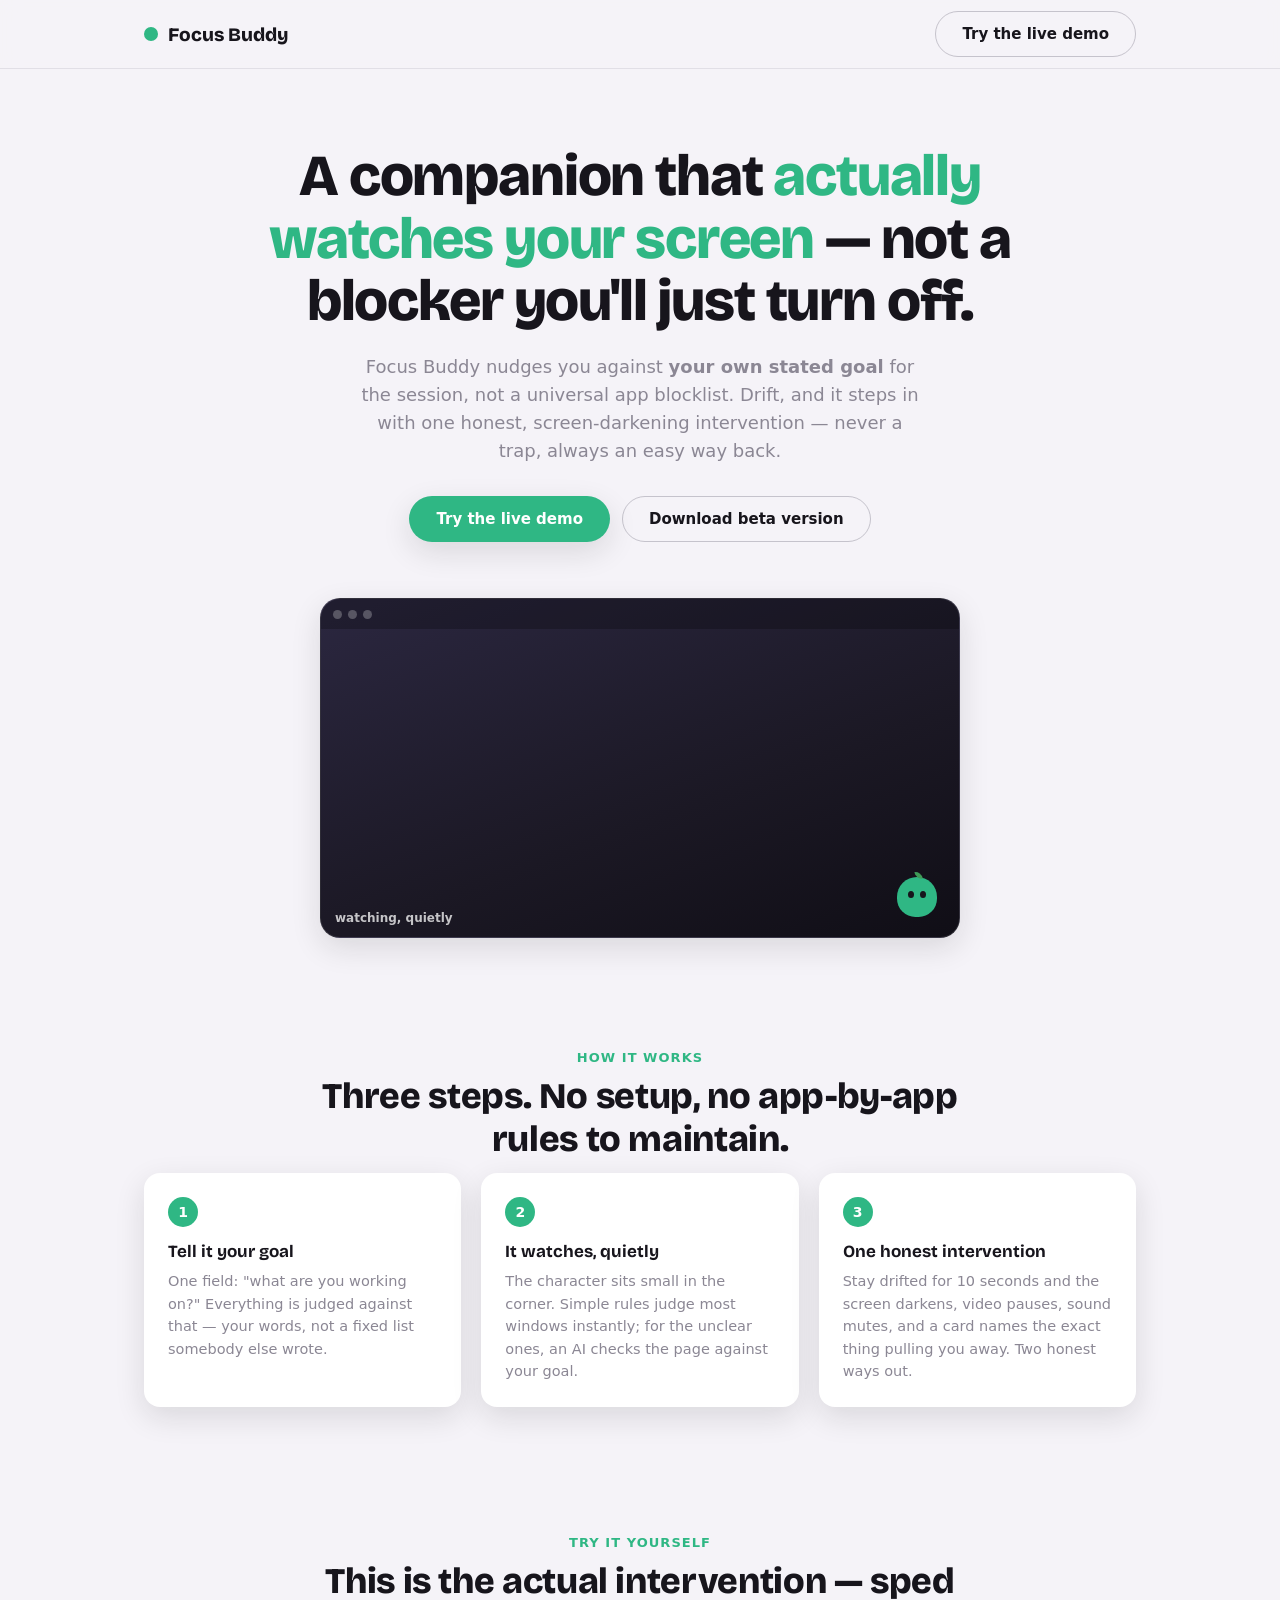
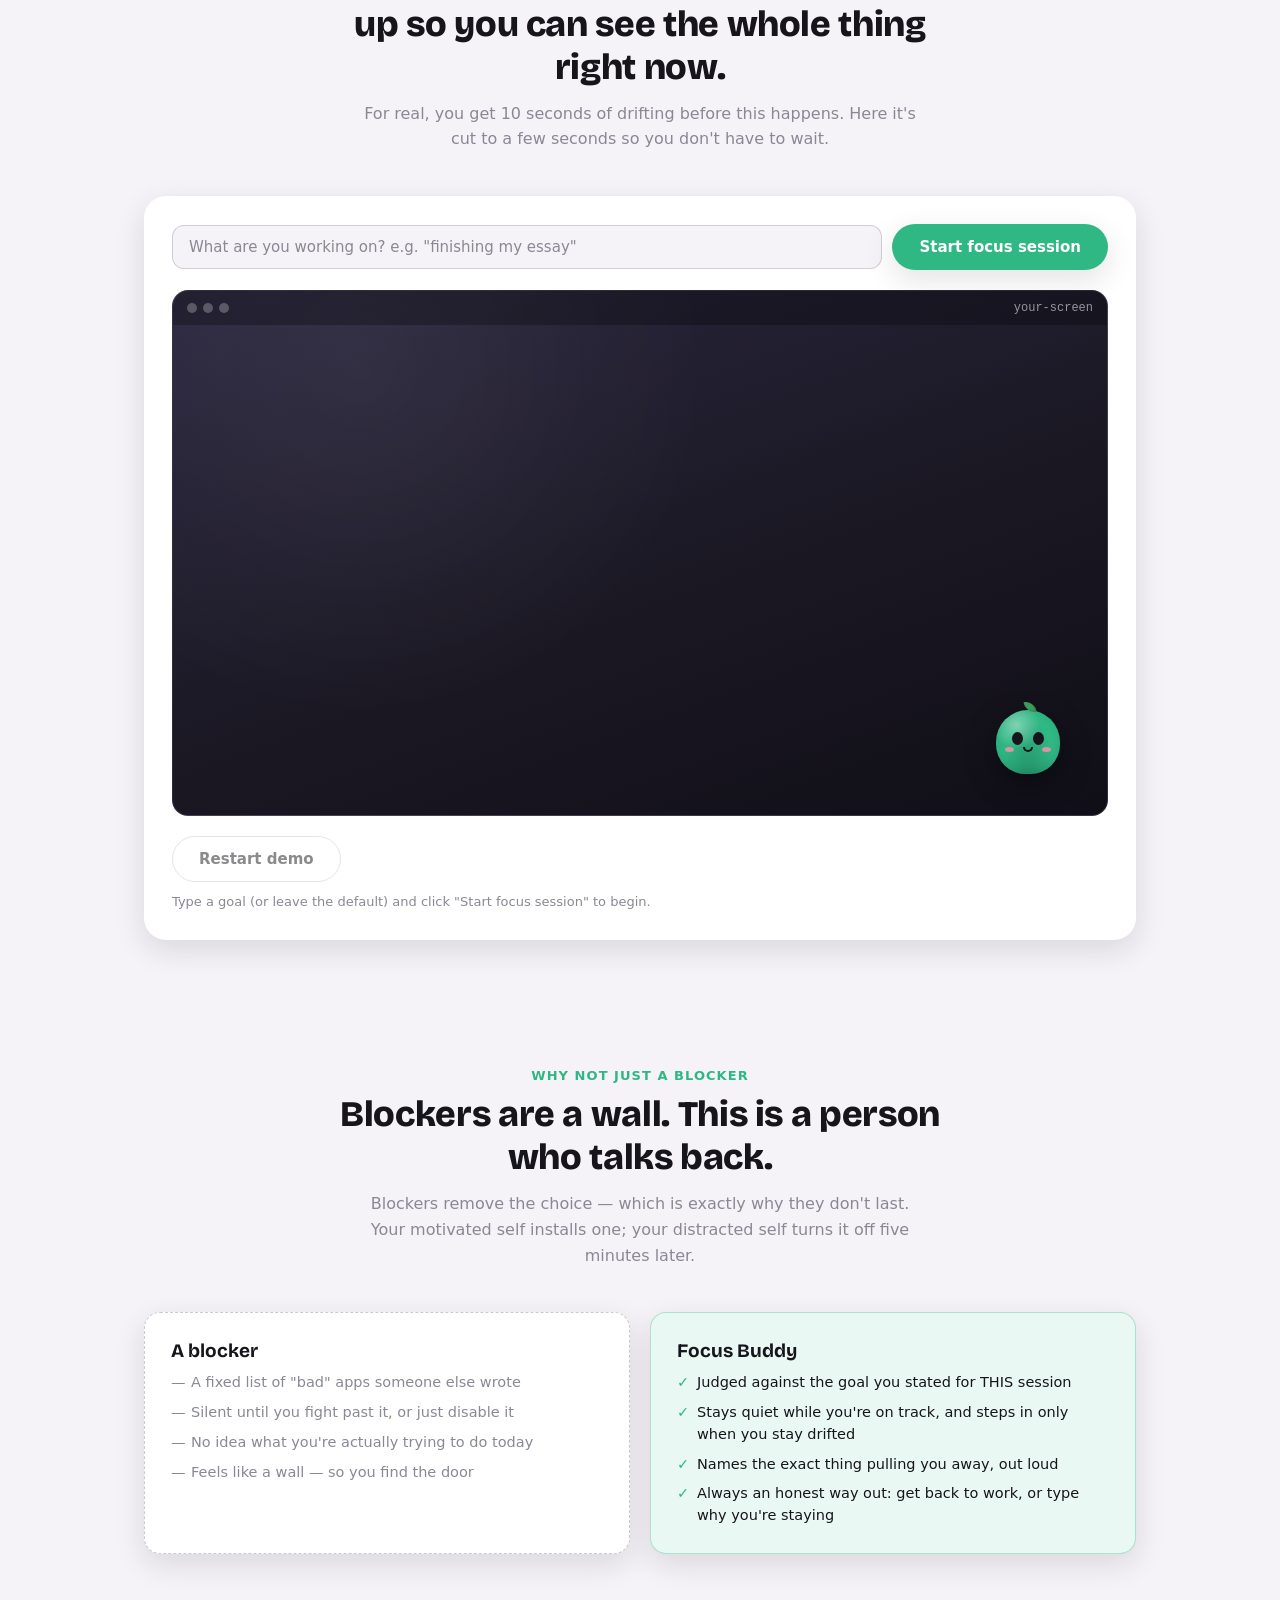
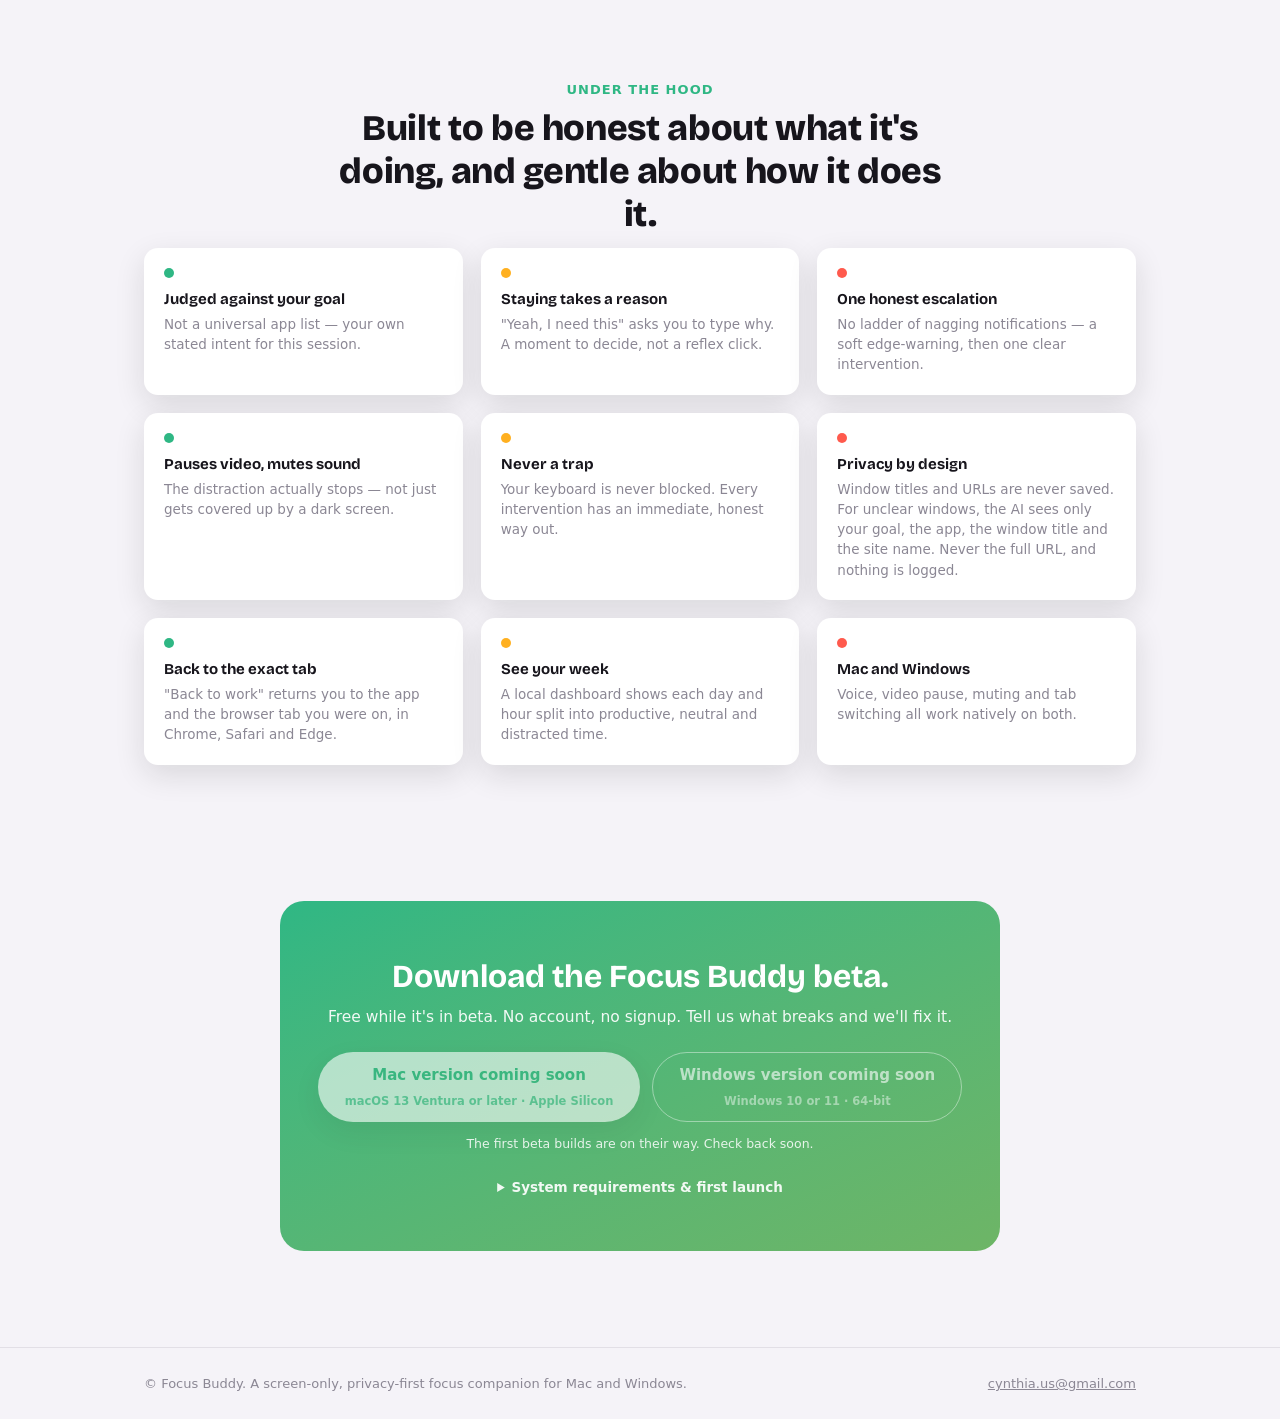
==== index.html @ dab3510b "Replace "Get early access" with an OS-aware beta download The hero button and the final CTA now offe" ====
<!DOCTYPE html>
<html lang="en">
<head>
<meta charset="UTF-8" />
<meta name="viewport" content="width=device-width, initial-scale=1" />
<title>Focus Buddy — the companion that watches your screen and talks you back to work</title>
<meta name="description" content="Focus Buddy is a Mac and Windows desktop companion that watches your active window against your own stated goal — no universal blocklist — and steps in with one honest, screen-darkening intervention when you drift. Try the live demo." />
<link rel="preconnect" href="https://fonts.googleapis.com">
<link rel="preconnect" href="https://fonts.gstatic.com" crossorigin>
<link href="https://fonts.googleapis.com/css2?family=Bricolage+Grotesque:wght@600;700;800&display=swap" rel="stylesheet">
<link rel="stylesheet" href="styles.css" />
<link rel="icon" href="data:image/svg+xml,%3Csvg xmlns='http://www.w3.org/2000/svg' viewBox='0 0 100 100'%3E%3Cellipse cx='50' cy='52' rx='46' ry='44' fill='%232FB784'/%3E%3Ccircle cx='34' cy='46' r='8' fill='%2317151C'/%3E%3Ccircle cx='66' cy='46' r='8' fill='%2317151C'/%3E%3C/svg%3E" />
</head>
<body>

<header>
  <div class="wrap">
    <div class="brand"><span class="brand-dot"></span> Focus Buddy</div>
    <a class="btn btn-ghost" href="#demo">Try the live demo</a>
  </div>
</header>

<main>

  <!-- ================= HERO ================= -->
  <section class="hero">
    <div class="wrap">
      <h1>A companion that <span class="accent">actually watches your screen</span> — not a blocker you'll just turn off.</h1>
      <p class="lede">
        Focus Buddy nudges you against <strong>your own stated goal</strong> for the session,
        not a universal app blocklist. Drift, and it steps in with one honest,
        screen-darkening intervention — never a trap, always an easy way back.
      </p>
      <div class="hero-ctas">
        <a class="btn btn-primary" href="#demo">Try the live demo</a>
        <a class="btn btn-ghost" href="#download">Download beta version</a>
      </div>

      <div class="preview-frame" id="previewFrame" data-stage="calm" aria-hidden="true">
        <div class="fake-chrome"><span></span><span></span><span></span></div>
        <div class="preview-stage">
          <div class="preview-wash"></div>
          <div class="preview-wash dark"></div>
          <div class="preview-card" id="previewCard">You said you were working on your essay.<br>This looks like YouTube.</div>
          <div class="preview-creature"></div>
          <div class="preview-caption" id="previewCaption">watching, quietly</div>
        </div>
      </div>
    </div>
  </section>

  <!-- ================= HOW IT WORKS ================= -->
  <section id="how">
    <div class="wrap">
      <div class="section-kicker">How it works</div>
      <h2 class="section-title">Three steps. No setup, no app-by-app rules to maintain.</h2>
      <div class="steps">
        <div class="step">
          <div class="step-num">1</div>
          <h3>Tell it your goal</h3>
          <p>One field: "what are you working on?" Everything is judged against that — your words, not a fixed list somebody else wrote.</p>
        </div>
        <div class="step">
          <div class="step-num">2</div>
          <h3>It watches, quietly</h3>
          <p>The character sits small in the corner. Simple rules judge most windows instantly; for the unclear ones, an AI checks the page against your goal.</p>
        </div>
        <div class="step">
          <div class="step-num">3</div>
          <h3>One honest intervention</h3>
          <p>Stay drifted for 10 seconds and the screen darkens, video pauses, sound mutes, and a card names the exact thing pulling you away. Two honest ways out.</p>
        </div>
      </div>
    </div>
  </section>

  <!-- ================= INTERACTIVE DEMO ================= -->
  <section id="demo">
    <div class="wrap">
      <div class="section-kicker">Try it yourself</div>
      <h2 class="section-title">This is the actual intervention — sped up so you can see the whole thing right now.</h2>
      <p class="section-lede">For real, you get 10 seconds of drifting before this happens. Here it's cut to a few seconds so you don't have to wait.</p>

      <div class="demo-shell">
        <div class="demo-goal-row">
          <input id="goalInput" type="text" maxlength="60" placeholder="What are you working on? e.g. &quot;finishing my essay&quot;" />
          <button class="btn btn-primary" id="startDemoBtn">Start focus session</button>
        </div>

        <div class="demo-screen" id="demoScreen" data-stage="idle">
          <div class="demo-fake-chrome">
            <div class="dots"><span></span><span></span><span></span></div>
            <div class="url" id="demoUrl">your-screen</div>
          </div>
          <div class="demo-status" id="demoStatus"></div>
          <div class="demo-wash-warning"></div>
          <div class="demo-wash"></div>
          <div class="demo-buddy">
            <div class="demo-bubble" id="demoBubble"></div>
            <div class="demo-card" id="demoCard">
              <p class="demo-card-line" id="demoCardLine"></p>
              <div class="demo-card-actions" id="demoCardActions">
                <button class="btn btn-card-primary" id="demoBackBtn">Back to work</button>
                <button class="btn btn-card-secondary" id="demoGraceBtn">Yeah, I need this</button>
              </div>
              <div class="demo-card-reason" id="demoCardReason" hidden>
                <p class="demo-card-reason-hint">Why are you staying?</p>
                <input type="text" id="demoReasonInput" maxlength="140" placeholder="Type a real reason..." />
                <div class="demo-card-actions">
                  <button class="btn btn-card-primary" id="demoReasonConfirmBtn" disabled>Confirm</button>
                  <button class="btn btn-card-secondary" id="demoReasonCancelBtn">Never mind</button>
                </div>
              </div>
            </div>
            <div class="demo-creature">
              <div class="eye left"></div>
              <div class="eye right"></div>
              <div class="cheek left"></div>
              <div class="cheek right"></div>
              <div class="mouth"></div>
            </div>
          </div>
        </div>

        <div class="demo-controls">
          <button class="btn btn-ghost" id="restartDemoBtn" disabled>Restart demo</button>
        </div>
        <p class="demo-hint" id="demoHint">Type a goal (or leave the default) and click "Start focus session" to begin.</p>
      </div>
    </div>
  </section>

  <!-- ================= POSITIONING ================= -->
  <section id="why">
    <div class="wrap">
      <div class="section-kicker">Why not just a blocker</div>
      <h2 class="section-title">Blockers are a wall. This is a person who talks back.</h2>
      <p class="section-lede">Blockers remove the choice — which is exactly why they don't last. Your motivated self installs one; your distracted self turns it off five minutes later.</p>
      <div class="compare">
        <div class="compare-card wall">
          <h3>A blocker</h3>
          <ul>
            <li>A fixed list of "bad" apps someone else wrote</li>
            <li>Silent until you fight past it, or just disable it</li>
            <li>No idea what you're actually trying to do today</li>
            <li>Feels like a wall — so you find the door</li>
          </ul>
        </div>
        <div class="compare-card person">
          <h3>Focus Buddy</h3>
          <ul>
            <li>Judged against the goal you stated for THIS session</li>
            <li>Stays quiet while you're on track, and steps in only when you stay drifted</li>
            <li>Names the exact thing pulling you away, out loud</li>
            <li>Always an honest way out: get back to work, or type why you're staying</li>
          </ul>
        </div>
      </div>
    </div>
  </section>

  <!-- ================= FEATURES ================= -->
  <section id="features">
    <div class="wrap">
      <div class="section-kicker">Under the hood</div>
      <h2 class="section-title">Built to be honest about what it's doing, and gentle about how it does it.</h2>
      <div class="features">
        <div class="feature"><div class="dot" style="background:var(--calm)"></div><h4>Judged against your goal</h4><p>Not a universal app list — your own stated intent for this session.</p></div>
        <div class="feature"><div class="dot" style="background:var(--amber)"></div><h4>Staying takes a reason</h4><p>"Yeah, I need this" asks you to type why. A moment to decide, not a reflex click.</p></div>
        <div class="feature"><div class="dot" style="background:var(--ember)"></div><h4>One honest escalation</h4><p>No ladder of nagging notifications — a soft edge-warning, then one clear intervention.</p></div>
        <div class="feature"><div class="dot" style="background:var(--calm)"></div><h4>Pauses video, mutes sound</h4><p>The distraction actually stops — not just gets covered up by a dark screen.</p></div>
        <div class="feature"><div class="dot" style="background:var(--amber)"></div><h4>Never a trap</h4><p>Your keyboard is never blocked. Every intervention has an immediate, honest way out.</p></div>
        <div class="feature"><div class="dot" style="background:var(--ember)"></div><h4>Privacy by design</h4><p>Window titles and URLs are never saved. For unclear windows, the AI sees only your goal, the app, the window title and the site name. Never the full URL, and nothing is logged.</p></div>
        <div class="feature"><div class="dot" style="background:var(--calm)"></div><h4>Back to the exact tab</h4><p>"Back to work" returns you to the app and the browser tab you were on, in Chrome, Safari and Edge.</p></div>
        <div class="feature"><div class="dot" style="background:var(--amber)"></div><h4>See your week</h4><p>A local dashboard shows each day and hour split into productive, neutral and distracted time.</p></div>
        <div class="feature"><div class="dot" style="background:var(--ember)"></div><h4>Mac and Windows</h4><p>Voice, video pause, muting and tab switching all work natively on both.</p></div>
      </div>
    </div>
  </section>

  <!-- ================= FINAL CTA ================= -->
  <section class="cta-section" id="download">
    <div class="wrap">
      <div class="cta-box">
        <h2>Download the Focus Buddy beta.</h2>
        <p>Free while it's in beta. No account, no signup. Tell us what breaks and we'll fix it.</p>

        <!-- demo.js's downloadPicker() reorders these so the visitor's own
             OS comes first and is the solid button. Without JS, both show. -->
        <div class="download-row" id="downloadRow">
          <a class="btn btn-primary download-btn" data-os="mac" href="downloads/mac/Focus-Buddy.dmg" download>
            Download for Mac<span>macOS 13 Ventura or later · Apple Silicon</span>
          </a>
          <a class="btn btn-ghost download-btn" data-os="windows" href="downloads/windows/Focus-Buddy-Setup.exe" download>
            Download for Windows<span>Windows 10 or 11 · 64-bit</span>
          </a>
        </div>
        <div class="cta-note" id="downloadNote">A desktop app for Mac and Windows.</div>

        <details class="requirements">
          <summary>System requirements &amp; first launch</summary>
          <div class="requirements-grid">
            <div>
              <h3>Mac</h3>
              <ul>
                <li>macOS 13 Ventura or later</li>
                <li>Apple Silicon (M1 or newer)</li>
                <li>Screen Recording and Accessibility permission, asked on first launch</li>
                <li>Beta builds aren't signed yet: if macOS blocks it, open System Settings → Privacy &amp; Security and click <em>Open Anyway</em></li>
              </ul>
            </div>
            <div>
              <h3>Windows</h3>
              <ul>
                <li>Windows 10 or 11, 64-bit</li>
                <li>No extra permissions needed</li>
                <li>Beta builds aren't signed yet: if SmartScreen warns you, click <em>More info</em> → <em>Run anyway</em></li>
              </ul>
            </div>
          </div>
          <p class="requirements-foot">Both: an internet connection for AI judgment of unclear windows. Without one, it falls back to its built-in rules.</p>
        </details>
      </div>
    </div>
  </section>

</main>

<footer>
  <div class="wrap">
    <div>© Focus Buddy. A screen-only, privacy-first focus companion for Mac and Windows.</div>
    <div><a href="mailto:cynthia.us@gmail.com">cynthia.us@gmail.com</a></div>
  </div>
</footer>

<script src="demo.js"></script>
</body>
</html>
---- styles.css ----
/* =====================================================================
   styles.css — Focus Buddy marketing site
   Shares its design tokens with the real app (same jade/ember/amber
   mood colors, ink/paper/mist neutrals, Bricolage Grotesque display
   type) so the demo on this page looks like the actual product, not a
   mockup of it.
   ===================================================================== */

:root {
  --ink:   #17151C;
  --paper: #F5F3F8;
  --card:  #FFFFFF;

  --calm:  #2FB784;   /* jade    = focused / praise            */
  --ember: #FF5A4D;   /* coral   = drifting / escalation        */
  --amber: #FFB020;   /* amber   = the in-between "heads up"    */
  --mist:  #8B8794;   /* muted plum-grey secondary text/borders */

  --radius: 16px;
  --gap: 16px;
  --shadow: 0 10px 30px rgba(23, 21, 28, 0.12);

  --font-ui: -apple-system, BlinkMacSystemFont, "Segoe UI", system-ui, sans-serif;
  --font-display: "Bricolage Grotesque", var(--font-ui);
}

@media (prefers-color-scheme: dark) {
  :root {
    --ink:   #F3F0F7;
    --paper: #141218;
    --card:  #1E1B24;
    --mist:  #9C97A6;
    --shadow: 0 10px 30px rgba(0, 0, 0, 0.45);
  }
}

* { box-sizing: border-box; margin: 0; padding: 0; }

html { scroll-behavior: smooth; }

body {
  font-family: var(--font-ui);
  color: var(--ink);
  background: var(--paper);
  -webkit-font-smoothing: antialiased;
  overflow-x: hidden;
}

@media (prefers-reduced-motion: reduce) {
  * { animation: none !important; transition: none !important; }
}

img, svg { max-width: 100%; display: block; }

.wrap {
  max-width: 1040px;
  margin: 0 auto;
  padding: 0 24px;
}

a { color: inherit; }

/* ---------------------------------------------------------------------
   Buttons
   --------------------------------------------------------------------- */
.btn {
  display: inline-flex;
  align-items: center;
  justify-content: center;
  gap: 8px;
  font-family: var(--font-ui);
  font-size: 15px;
  font-weight: 700;
  border-radius: 999px;
  padding: 13px 26px;
  cursor: pointer;
  border: 1.5px solid transparent;
  box-shadow: var(--shadow);
  transition: transform 120ms ease, filter 120ms ease;
  text-decoration: none;
}
.btn:hover { filter: brightness(1.05); }
.btn:active { transform: translateY(1px); }
.btn:focus-visible { outline: 3px solid var(--amber); outline-offset: 2px; }

.btn-primary { background: var(--calm); color: #fff; }
.btn-ghost   { background: transparent; color: var(--ink); border-color: color-mix(in srgb, var(--mist) 45%, transparent); box-shadow: none; }
.btn-card-primary   { background: #FFFFFF; color: #17151C; }
.btn-card-secondary { background: transparent; color: #FFFFFF; border-color: #FFFFFF; }
.btn[disabled] { opacity: 0.5; cursor: not-allowed; }

/* ---------------------------------------------------------------------
   Header
   --------------------------------------------------------------------- */
header {
  position: sticky;
  top: 0;
  z-index: 20;
  background: color-mix(in srgb, var(--paper) 88%, transparent);
  backdrop-filter: blur(10px);
  border-bottom: 1px solid color-mix(in srgb, var(--mist) 18%, transparent);
}
header .wrap {
  height: 68px;
  display: flex;
  align-items: center;
  justify-content: space-between;
}
.brand {
  display: flex;
  align-items: center;
  gap: 10px;
  font-family: var(--font-display);
  font-weight: 800;
  font-size: 19px;
}
.brand-dot {
  width: 14px; height: 14px;
  border-radius: 50%;
  background: var(--calm);
  animation: pulse 2.4s ease infinite;
}
@keyframes pulse {
  0%, 100% { box-shadow: 0 0 0 0 color-mix(in srgb, var(--calm) 45%, transparent); }
  50% { box-shadow: 0 0 0 8px transparent; }
}

/* ---------------------------------------------------------------------
   Hero
   --------------------------------------------------------------------- */
.hero {
  padding: 76px 0 48px;
  text-align: center;
}
.hero h1 {
  font-family: var(--font-display);
  font-weight: 800;
  font-size: clamp(34px, 5.4vw, 58px);
  line-height: 1.08;
  letter-spacing: -0.02em;
  max-width: 820px;
  margin: 0 auto 20px;
}
.hero h1 .accent { color: var(--calm); }
.hero p.lede {
  max-width: 560px;
  margin: 0 auto 32px;
  font-size: 18px;
  line-height: 1.55;
  color: var(--mist);
}
.hero-ctas {
  display: flex;
  gap: 12px;
  justify-content: center;
  flex-wrap: wrap;
  margin-bottom: 56px;
}

/* Mini auto-playing preview frame */
.preview-frame {
  position: relative;
  max-width: 640px;
  margin: 0 auto;
  border-radius: 20px;
  overflow: hidden;
  background: linear-gradient(160deg, #2b2740, #1b1824 60%, #100e16);
  box-shadow: var(--shadow);
  aspect-ratio: 16 / 8.5;
  border: 1px solid color-mix(in srgb, var(--mist) 22%, transparent);
}
.preview-frame .fake-chrome {
  height: 30px;
  display: flex;
  align-items: center;
  gap: 6px;
  padding: 0 12px;
  background: rgba(0,0,0,0.25);
}
.fake-chrome span { width: 9px; height: 9px; border-radius: 50%; background: rgba(255,255,255,0.25); }

.preview-stage {
  position: relative;
  flex: 1;
  height: calc(100% - 30px);
}
.preview-wash {
  position: absolute; inset: 0;
  background: radial-gradient(ellipse at center, transparent 0%, transparent 32%, rgba(11,10,16,0.72) 100%);
  opacity: 0;
  transition: opacity 900ms ease;
}
.preview-wash.dark {
  background: rgba(11,10,16,0.95);
  transition: opacity 400ms ease;
}
.preview-frame[data-stage="warning"] .preview-wash:not(.dark) { opacity: 1; }
.preview-frame[data-stage="takeover"] .preview-wash.dark,
.preview-frame[data-stage="praise"]   .preview-wash.dark { opacity: 0; }
.preview-frame[data-stage="takeover"] .preview-wash.dark { opacity: 1; }

.preview-creature {
  position: absolute;
  right: 22px; bottom: 20px;
  left: auto; top: auto;
  width: 40px; height: 40px;
  border-radius: 50% 50% 46% 46%;
  background: var(--calm);
  transition: background 300ms ease, transform 300ms ease, left 300ms ease, top 300ms ease, right 300ms ease, bottom 300ms ease;
}
/* Leaf sprout and two eyes, matching the app's buddy at a glance. */
.preview-creature::before {
  content: "";
  position: absolute;
  top: -5px; left: 19px;
  width: 7px; height: 8px;
  background: #3E9B57;
  border-radius: 0 100% 0 100%;
  transform: rotate(-12deg);
  transform-origin: bottom left;
}
.preview-creature::after {
  content: "";
  position: absolute;
  top: 14px; left: 11px;
  width: 6px; height: 7px;
  border-radius: 50%;
  background: #17151C;
  box-shadow: 12px 0 0 #17151C;
}
.preview-frame[data-stage="warning"] .preview-creature,
.preview-frame[data-stage="takeover"] .preview-creature {
  right: auto; bottom: auto;
  left: 50%; top: 38%;
  transform: translate(-50%, -50%) scale(2.4);
  background: var(--ember);
}
.preview-frame[data-stage="praise"] .preview-creature {
  background: var(--calm);
  transform: scale(1.3);
}
.preview-card {
  position: absolute; left: 50%; top: 74%;
  transform: translate(-50%, 20px);
  width: 76%;
  text-align: center;
  color: #fff;
  font-size: 12px;
  font-weight: 700;
  opacity: 0;
  transition: opacity 300ms ease, transform 300ms ease;
}
.preview-frame[data-stage="takeover"] .preview-card {
  opacity: 1;
  transform: translate(-50%, 0);
}
.preview-caption {
  position: absolute; left: 14px; bottom: 12px;
  font-size: 12px;
  font-weight: 700;
  color: rgba(255,255,255,0.75);
}

/* ---------------------------------------------------------------------
   Section shell
   --------------------------------------------------------------------- */
section { padding: 64px 0; }
.section-kicker {
  font-size: 13px;
  font-weight: 800;
  letter-spacing: 0.08em;
  text-transform: uppercase;
  color: var(--calm);
  margin-bottom: 10px;
  text-align: center;
}
.section-title {
  font-family: var(--font-display);
  font-weight: 800;
  font-size: clamp(26px, 3.4vw, 36px);
  text-align: center;
  max-width: 640px;
  margin: 0 auto 12px;
  letter-spacing: -0.01em;
}
.section-lede {
  text-align: center;
  max-width: 560px;
  margin: 0 auto 44px;
  color: var(--mist);
  font-size: 16px;
  line-height: 1.6;
}

/* Steps */
.steps {
  display: grid;
  grid-template-columns: repeat(3, 1fr);
  gap: 20px;
}
@media (max-width: 760px) { .steps { grid-template-columns: 1fr; } }
.step {
  background: var(--card);
  border-radius: var(--radius);
  padding: 24px;
  box-shadow: var(--shadow);
}
.step-num {
  width: 30px; height: 30px;
  border-radius: 50%;
  background: var(--calm);
  color: #fff;
  font-weight: 800;
  font-size: 14px;
  display: flex; align-items: center; justify-content: center;
  margin-bottom: 14px;
}
.step h3 { font-family: var(--font-display); font-size: 17px; margin-bottom: 8px; }
.step p { color: var(--mist); font-size: 14.5px; line-height: 1.55; }

/* ---------------------------------------------------------------------
   THE BIG INTERACTIVE DEMO
   --------------------------------------------------------------------- */
.demo-shell {
  background: var(--card);
  border-radius: 22px;
  box-shadow: var(--shadow);
  padding: 28px;
}
.demo-goal-row {
  display: flex;
  flex-wrap: wrap;
  gap: 10px;
  align-items: center;
  margin-bottom: 20px;
}
.demo-goal-row input {
  flex: 1;
  min-width: 200px;
  font-family: var(--font-ui);
  font-size: 15px;
  padding: 12px 16px;
  border-radius: 12px;
  border: 1.5px solid color-mix(in srgb, var(--mist) 35%, transparent);
  background: var(--paper);
  color: var(--ink);
}
.demo-goal-row input::placeholder { color: var(--mist); }

.demo-screen {
  position: relative;
  border-radius: 16px;
  overflow: hidden;
  background:
    radial-gradient(circle at 20% 15%, rgba(255,255,255,0.06), transparent 40%),
    linear-gradient(160deg, #2b2740, #1b1824 55%, #100e16);
  aspect-ratio: 16 / 9;
  border: 1px solid color-mix(in srgb, var(--mist) 22%, transparent);
}
/* 16:9 is too short on a phone to fit the card, reason box and buddy. */
@media (max-width: 600px) {
  .demo-screen { aspect-ratio: auto; min-height: 440px; }
}
.demo-fake-chrome {
  height: 34px;
  display: flex;
  align-items: center;
  justify-content: space-between;
  gap: 6px;
  padding: 0 14px;
  background: rgba(0,0,0,0.28);
}
.demo-fake-chrome .dots { display: flex; gap: 6px; }
.demo-fake-chrome .dots span { width: 10px; height: 10px; border-radius: 50%; background: rgba(255,255,255,0.25); }
.demo-fake-chrome .url {
  font-size: 12px;
  color: rgba(255,255,255,0.55);
  font-family: ui-monospace, SFMono-Regular, monospace;
}

.demo-status {
  position: absolute;
  left: 16px; top: 46px;
  font-size: 12.5px;
  font-weight: 700;
  color: rgba(255,255,255,0.7);
  max-width: 60%;
  transition: opacity 200ms ease;
}

.demo-wash-warning {
  position: absolute; inset: 0;
  background: radial-gradient(ellipse at center, transparent 0%, transparent 30%, rgba(11,10,16,0.72) 100%);
  opacity: 0;
  pointer-events: none;
  transition: opacity 900ms ease;
}
.demo-screen[data-stage="drifting"] .demo-wash-warning { opacity: 1; }

.demo-wash {
  position: absolute; inset: 0;
  background: rgba(11,10,16,0.95);
  opacity: 0;
  pointer-events: none;
  transition: opacity 320ms ease;
}
.demo-screen[data-stage="escalated"] .demo-wash { opacity: 1; pointer-events: auto; }

.demo-buddy {
  position: absolute;
  right: 5%; bottom: 8%;
  display: flex;
  flex-direction: column;
  align-items: center;
  gap: 12px;
  transition: right 320ms ease, bottom 320ms ease, left 320ms ease, top 320ms ease, transform 320ms ease;
}
.demo-screen[data-stage="drifting"] .demo-buddy,
.demo-screen[data-stage="escalated"] .demo-buddy {
  right: auto; bottom: auto;
  left: 50%; top: 50%;
  transform: translate(-50%, -50%);
}

/* Same face as the app's buddy (its styles.css), scaled from 120px to 64px.
   The face is always dark: it sits on the creature's colored body, and
   --ink flips to near-white in dark mode. */
.demo-creature {
  --face: #17151C;
  position: relative;
  width: 64px; height: 64px;
  border-radius: 50% 50% 46% 46%;
  background-color: var(--calm);
  background-image:
    radial-gradient(circle at 32% 24%, rgba(255, 255, 255, 0.38), transparent 36%),
    radial-gradient(ellipse at 50% 115%, rgba(0, 0, 0, 0.22), transparent 62%);
  box-shadow: 0 10px 30px rgba(0,0,0,0.35), inset 0 -3px 8px rgba(0, 0, 0, 0.10);
  transition: background-color 300ms ease, transform 200ms ease;
}
.demo-creature::before {
  content: "";
  position: absolute;
  top: -8px; left: 30px;
  width: 11px; height: 12px;
  background: #3E9B57;
  border-radius: 0 100% 0 100%;
  transform: rotate(-12deg);
  transform-origin: bottom left;
  box-shadow: inset -2px -2px 0 rgba(0, 0, 0, 0.12);
}
.demo-screen[data-stage="drifting"] .demo-creature,
.demo-screen[data-stage="escalated"] .demo-creature {
  background-color: var(--ember);
  transform: scale(1.9);
  /* scale() doesn't move layout, so reserve the extra height (plus the
     leaf) or the grown buddy covers the card above it. */
  margin-top: 40px;
  animation: demo-shake 480ms ease infinite;
}
.demo-screen[data-stage="praise"] .demo-creature {
  animation: demo-bounce 600ms ease;
}
.demo-creature .eye {
  position: absolute; top: 22px;
  width: 11px; height: 13px;
  background: var(--face);
  border-radius: 50%;
  transition: height 150ms ease;
}
.demo-creature .eye.left { left: 16px; }
.demo-creature .eye.right { right: 16px; }
.demo-creature .cheek {
  position: absolute;
  top: 37px;
  width: 9px; height: 5px;
  border-radius: 50%;
  background: #FF8FB0;
  opacity: 0.8;
}
.demo-creature .cheek.left  { left: 9px; }
.demo-creature .cheek.right { right: 9px; }
.demo-creature .mouth {
  position: absolute;
  top: 37px; left: 50%;
  width: 10px; height: 5px;
  transform: translateX(-50%);
  border: 2px solid var(--face);
  border-top: none;
  border-radius: 0 0 7px 7px;
}
/* Calm: an occasional blink. */
.demo-screen[data-stage="idle"] .demo-creature .eye,
.demo-screen[data-stage="watching"] .demo-creature .eye { animation: demo-blink 5s ease-in-out infinite; }
/* Drifting: a worried "o". */
.demo-screen[data-stage="drifting"] .demo-creature .mouth {
  top: 40px; width: 7px; height: 7px; border: 2px solid var(--face); border-radius: 50%;
}
/* Escalated: wide eyes and a shocked "O". */
.demo-screen[data-stage="escalated"] .demo-creature .eye { height: 17px; }
.demo-screen[data-stage="escalated"] .demo-creature .mouth {
  top: 41px; width: 9px; height: 10px; border: none; background: var(--face); border-radius: 50%;
}
/* Praise: closed "^ ^" eyes and a big grin. */
.demo-screen[data-stage="praise"] .demo-creature .eye {
  height: 7px; background: transparent; border: 2px solid var(--face); border-bottom: none; border-radius: 7px 7px 0 0;
}
.demo-screen[data-stage="praise"] .demo-creature .mouth { width: 14px; height: 7px; background: var(--face); }
@keyframes demo-blink { 0%, 92%, 100% { transform: scaleY(1); } 96% { transform: scaleY(0.1); } }
@keyframes demo-shake { 0%,100% { transform: scale(1.9) translateX(0); } 25% { transform: scale(1.9) translateX(-3px); } 75% { transform: scale(1.9) translateX(3px); } }
@keyframes demo-bounce { 0%,100% { transform: translateY(0); } 40% { transform: translateY(-10px); } }

.demo-bubble {
  max-width: 220px;
  background: var(--card);
  color: var(--ink);
  padding: 10px 14px;
  border-radius: 12px;
  box-shadow: 0 10px 24px rgba(0,0,0,0.3);
  font-size: 13px;
  line-height: 1.4;
  text-align: center;
  opacity: 0;
  transform: translateY(6px);
  transition: opacity 200ms ease, transform 200ms ease;
}
.demo-bubble.show { opacity: 1; transform: translateY(0); }

.demo-card {
  display: none;
  flex-direction: column;
  align-items: center;
  gap: 14px;
  max-width: 300px;
  text-align: center;
}
.demo-screen[data-stage="escalated"] .demo-card { display: flex; }
.demo-screen[data-stage="escalated"] .demo-bubble { display: none; }
.demo-card-actions[hidden] { display: none; }
.demo-card-line {
  color: #fff;
  font-size: 15px;
  font-weight: 700;
  line-height: 1.35;
  text-shadow: 0 2px 10px rgba(0,0,0,0.45);
}
.demo-card-actions { display: flex; gap: 8px; }
.demo-card-actions .btn { font-size: 12.5px; padding: 9px 16px; }

/* The reason box that replaces the two buttons after "Yeah, I need this". */
.demo-card-reason { display: flex; flex-direction: column; align-items: center; gap: 8px; width: 100%; }
.demo-card-reason[hidden] { display: none; }
.demo-card-reason-hint { color: rgba(255, 255, 255, 0.75); font-size: 12.5px; }
.demo-card-reason input {
  width: 100%;
  font-family: var(--font-ui);
  font-size: 13px;
  padding: 8px 12px;
  border-radius: 10px;
  border: 1.5px solid rgba(255, 255, 255, 0.5);
  background: rgba(255, 255, 255, 0.08);
  color: #FFFFFF;
}
.demo-card-reason input::placeholder { color: rgba(255, 255, 255, 0.6); }
.demo-card-reason input:focus-visible { outline: 3px solid var(--amber); outline-offset: 2px; }

.demo-controls {
  display: flex;
  flex-wrap: wrap;
  align-items: center;
  gap: 10px;
  margin-top: 20px;
}
.demo-hint {
  font-size: 13px;
  color: var(--mist);
  margin-top: 12px;
  min-height: 18px;
}

/* ---------------------------------------------------------------------
   Comparison / positioning
   --------------------------------------------------------------------- */
.compare {
  display: grid;
  grid-template-columns: 1fr 1fr;
  gap: 20px;
}
@media (max-width: 720px) { .compare { grid-template-columns: 1fr; } }
.compare-card {
  border-radius: var(--radius);
  padding: 26px;
  box-shadow: var(--shadow);
}
.compare-card.wall { background: var(--card); border: 1.5px dashed color-mix(in srgb, var(--mist) 45%, transparent); }
.compare-card.person { background: color-mix(in srgb, var(--calm) 10%, var(--card)); border: 1.5px solid color-mix(in srgb, var(--calm) 35%, transparent); }
.compare-card h3 { font-family: var(--font-display); font-size: 19px; margin-bottom: 10px; }
.compare-card ul { list-style: none; display: flex; flex-direction: column; gap: 8px; }
.compare-card li { font-size: 14.5px; line-height: 1.5; color: var(--mist); padding-left: 20px; position: relative; }
.compare-card li::before { content: "—"; position: absolute; left: 0; }
.compare-card.person li { color: var(--ink); }
.compare-card.person li::before { content: "✓"; color: var(--calm); font-weight: 800; }

/* Feature grid */
.features {
  display: grid;
  grid-template-columns: repeat(3, 1fr);
  gap: 18px;
}
@media (max-width: 760px) { .features { grid-template-columns: 1fr 1fr; } }
@media (max-width: 500px) { .features { grid-template-columns: 1fr; } }
.feature {
  background: var(--card);
  border-radius: 14px;
  padding: 20px;
  box-shadow: var(--shadow);
}
.feature .dot { width: 10px; height: 10px; border-radius: 50%; margin-bottom: 12px; }
.feature h4 { font-size: 15px; margin-bottom: 6px; font-family: var(--font-display); }
.feature p { font-size: 13.5px; color: var(--mist); line-height: 1.5; }

/* Final CTA */
.cta-section {
  text-align: center;
  padding: 72px 0 96px;
}
.cta-box {
  background: linear-gradient(155deg, var(--calm), color-mix(in srgb, var(--calm) 70%, var(--amber)));
  border-radius: 24px;
  padding: 56px 32px;
  color: #fff;
  max-width: 720px;
  margin: 0 auto;
}
.cta-box h2 {
  font-family: var(--font-display);
  font-size: clamp(24px, 3.4vw, 32px);
  margin-bottom: 12px;
}
.cta-box p { opacity: 0.92; margin-bottom: 26px; font-size: 15.5px; }
.cta-box .btn-primary { background: #fff; color: var(--calm); }
.cta-note { margin-top: 14px; font-size: 12.5px; opacity: 0.85; }

.download-row { display: flex; flex-wrap: wrap; gap: 12px; justify-content: center; }
.download-btn { display: inline-flex; flex-direction: column; align-items: center; line-height: 1.2; }
.download-btn span { display: block; font-size: 11.5px; font-weight: 600; opacity: 0.75; margin-top: 3px; }
.cta-box .btn-ghost { color: #fff; border-color: rgba(255, 255, 255, 0.7); }
.download-btn.is-soon { opacity: 0.6; pointer-events: none; }

.requirements { margin: 28px auto 0; max-width: 560px; text-align: left; font-size: 13.5px; }
.requirements summary { cursor: pointer; text-align: center; font-weight: 700; opacity: 0.92; }
.requirements summary:focus-visible { outline: 3px solid var(--amber); outline-offset: 2px; border-radius: 6px; }
.requirements-grid { display: grid; grid-template-columns: 1fr 1fr; gap: 20px; margin-top: 16px; }
@media (max-width: 560px) { .requirements-grid { grid-template-columns: 1fr; } }
.requirements h3 { font-family: var(--font-display); font-size: 15px; margin-bottom: 6px; }
.requirements ul { padding-left: 18px; display: grid; gap: 4px; opacity: 0.92; line-height: 1.45; }
.requirements-foot { margin: 14px 0 0 !important; font-size: 12.5px !important; opacity: 0.85; }

footer {
  border-top: 1px solid color-mix(in srgb, var(--mist) 18%, transparent);
  padding: 28px 0;
}
footer .wrap {
  display: flex;
  justify-content: space-between;
  align-items: center;
  flex-wrap: wrap;
  gap: 12px;
  font-size: 13px;
  color: var(--mist);
}
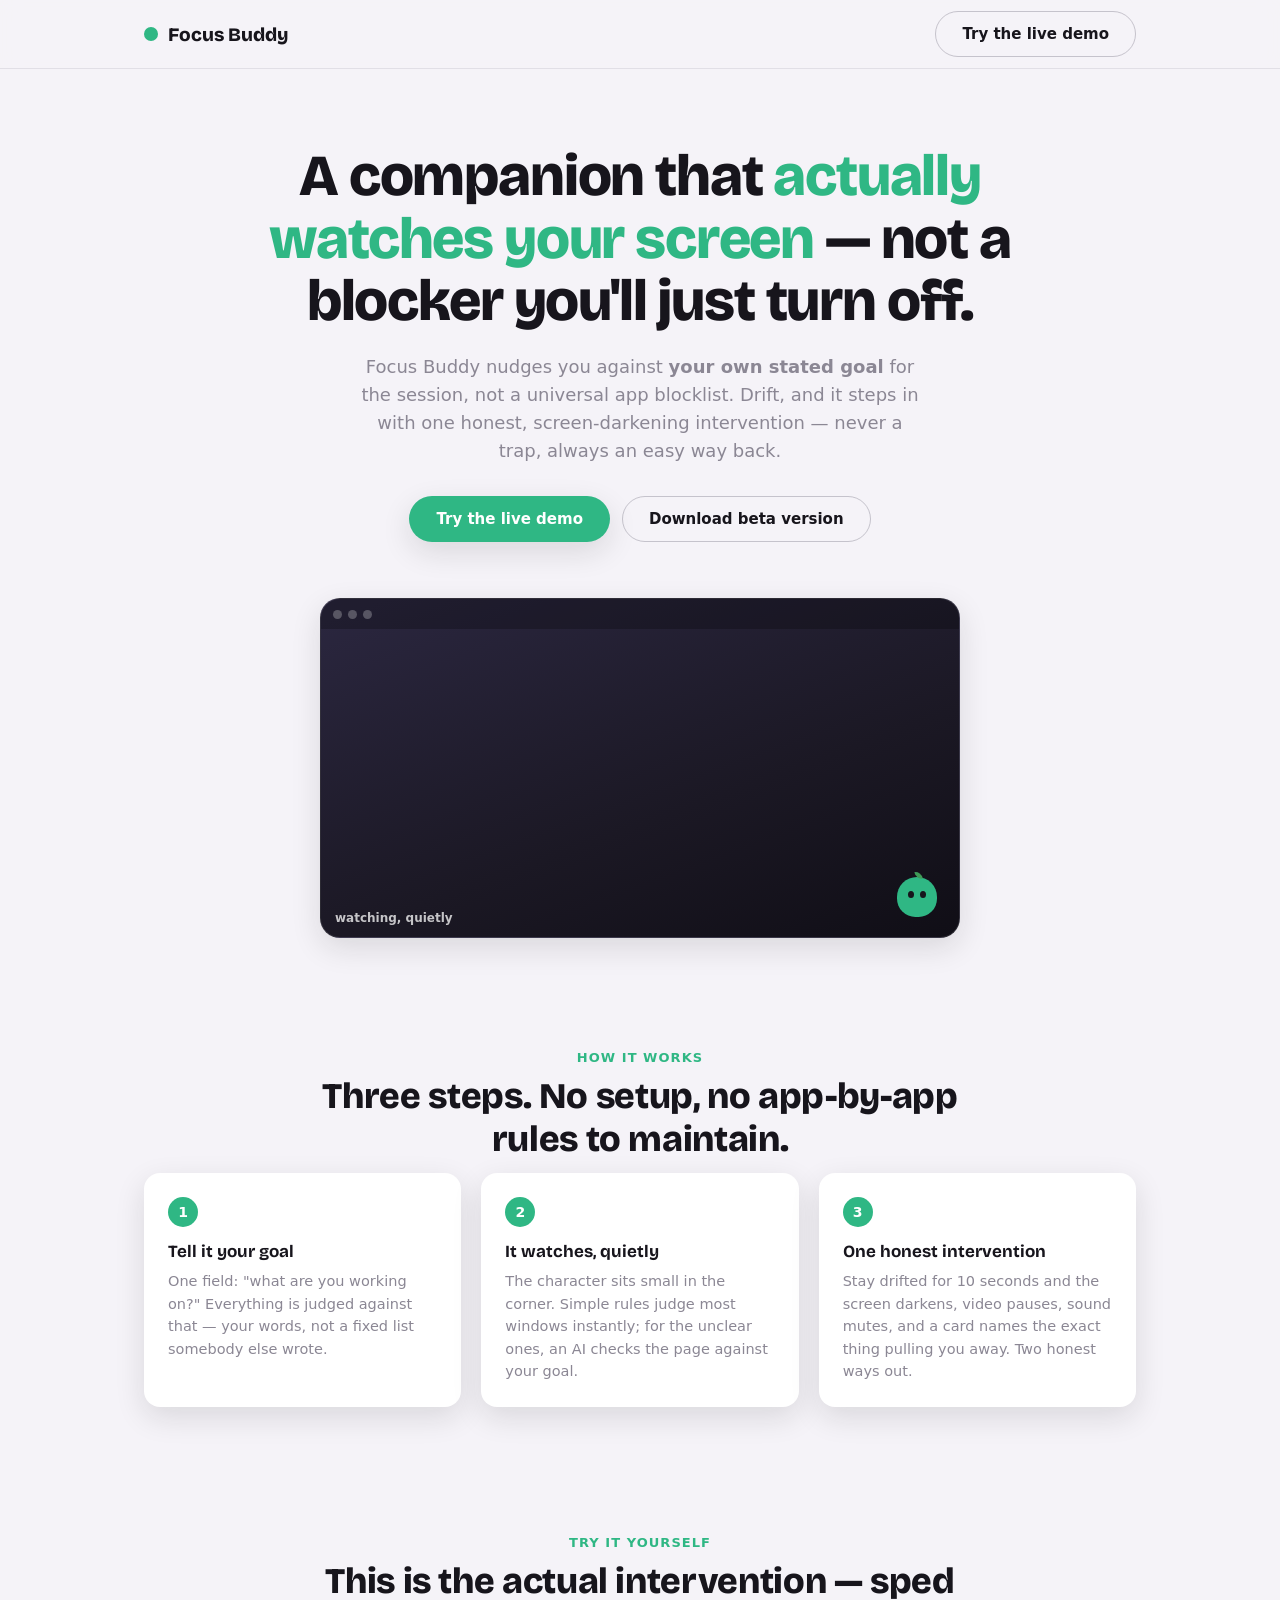
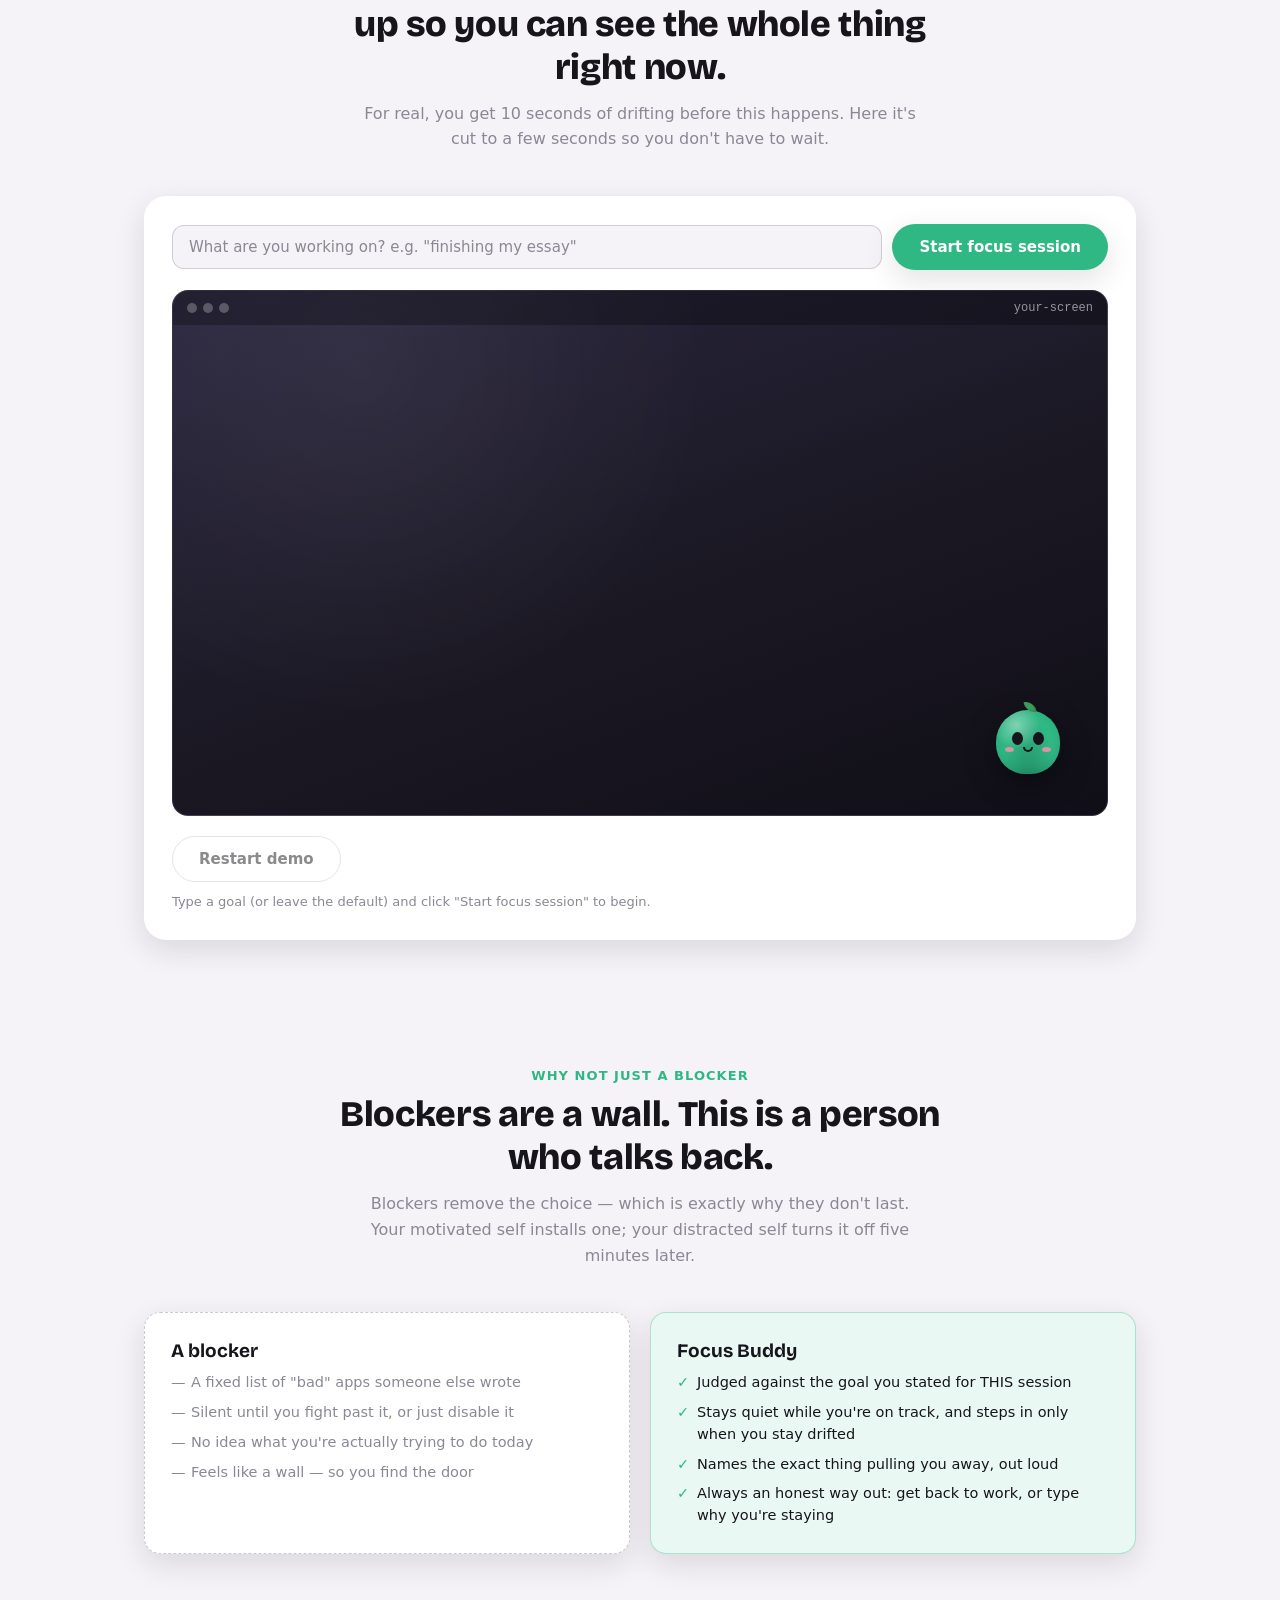
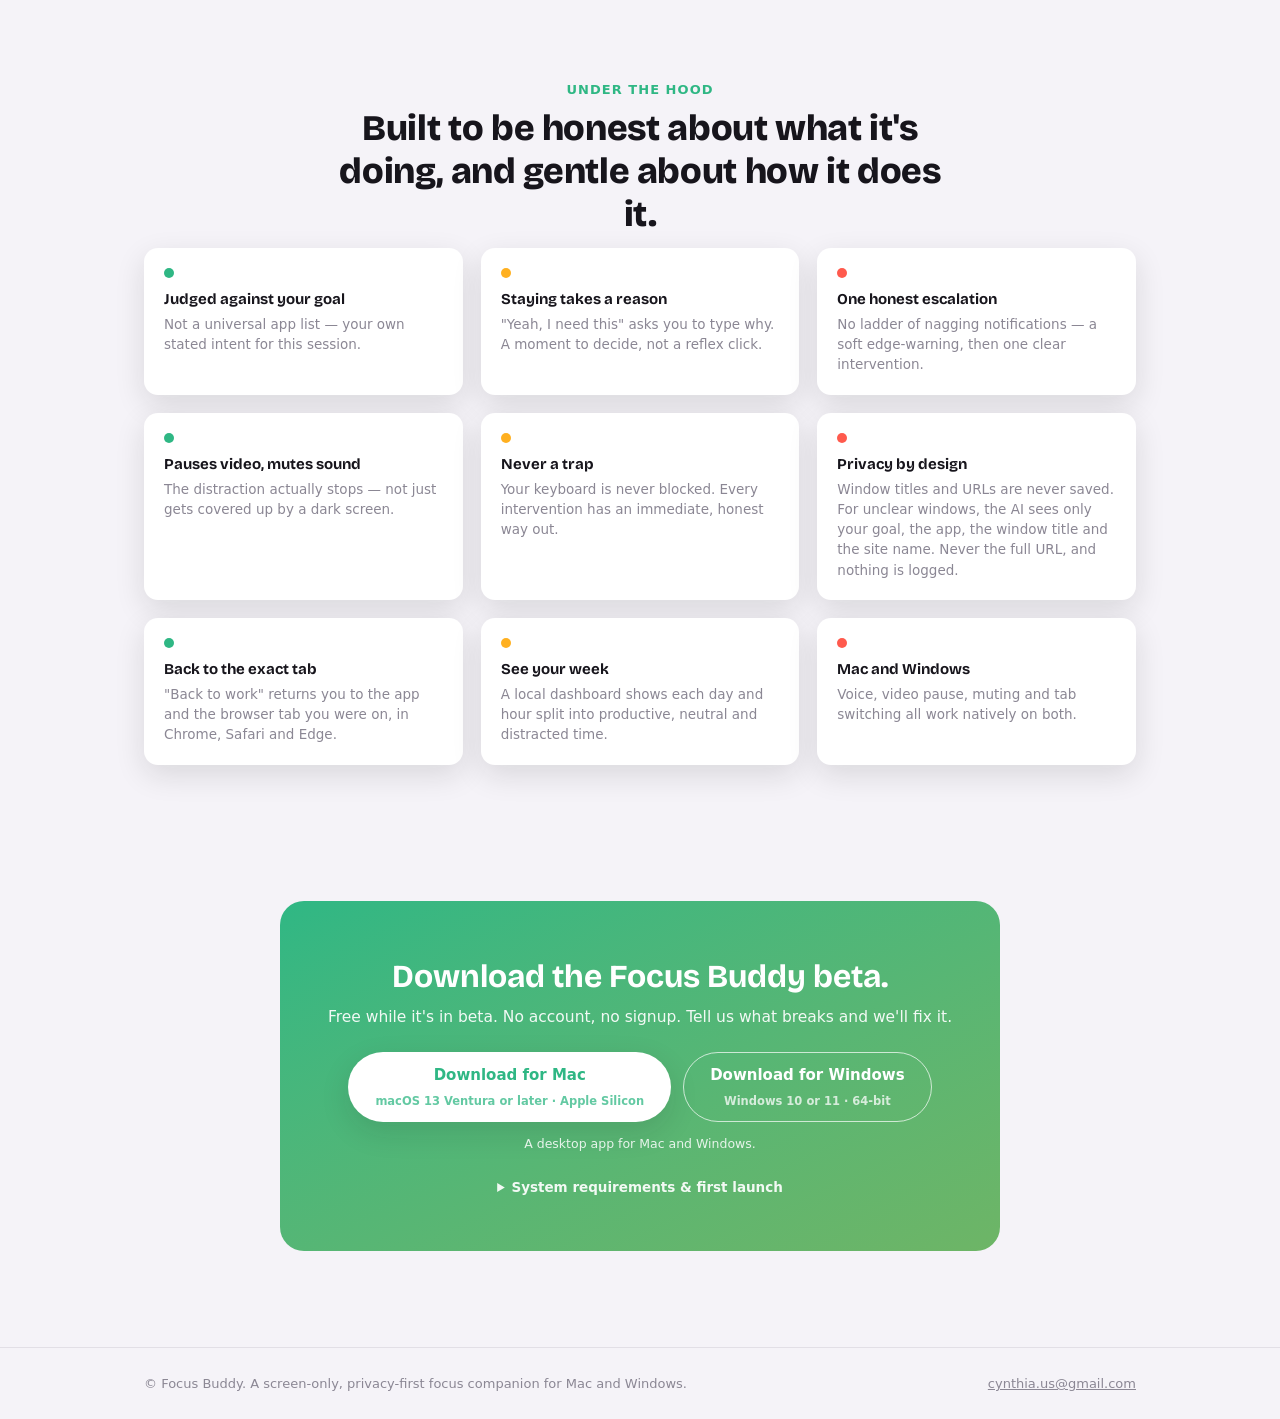
==== commit 27e607a4: "Download the beta from this repo's latest GitHub Release The app repo is private, so its releases 40" ====
--- a/index.html
+++ b/index.html
@@ -185,13 +185,14 @@
         <h2>Download the Focus Buddy beta.</h2>
         <p>Free while it's in beta. No account, no signup. Tell us what breaks and we'll fix it.</p>
 
-        <!-- demo.js's downloadPicker() reorders these so the visitor's own
-             OS comes first and is the solid button. Without JS, both show. -->
+        <!-- demo.js's downloadPicker() points each button at the matching file
+             in the latest GitHub Release of this repo, and puts the visitor's
+             own OS first. Without JS, both open the latest release page. -->
         <div class="download-row" id="downloadRow">
-          <a class="btn btn-primary download-btn" data-os="mac" href="downloads/mac/Focus-Buddy.dmg" download>
+          <a class="btn btn-primary download-btn" data-os="mac" href="https://github.com/justin09us-beep/focus-buddy-site/releases/latest">
             Download for Mac<span>macOS 13 Ventura or later · Apple Silicon</span>
           </a>
-          <a class="btn btn-ghost download-btn" data-os="windows" href="downloads/windows/Focus-Buddy-Setup.exe" download>
+          <a class="btn btn-ghost download-btn" data-os="windows" href="https://github.com/justin09us-beep/focus-buddy-site/releases/latest">
             Download for Windows<span>Windows 10 or 11 · 64-bit</span>
           </a>
         </div>
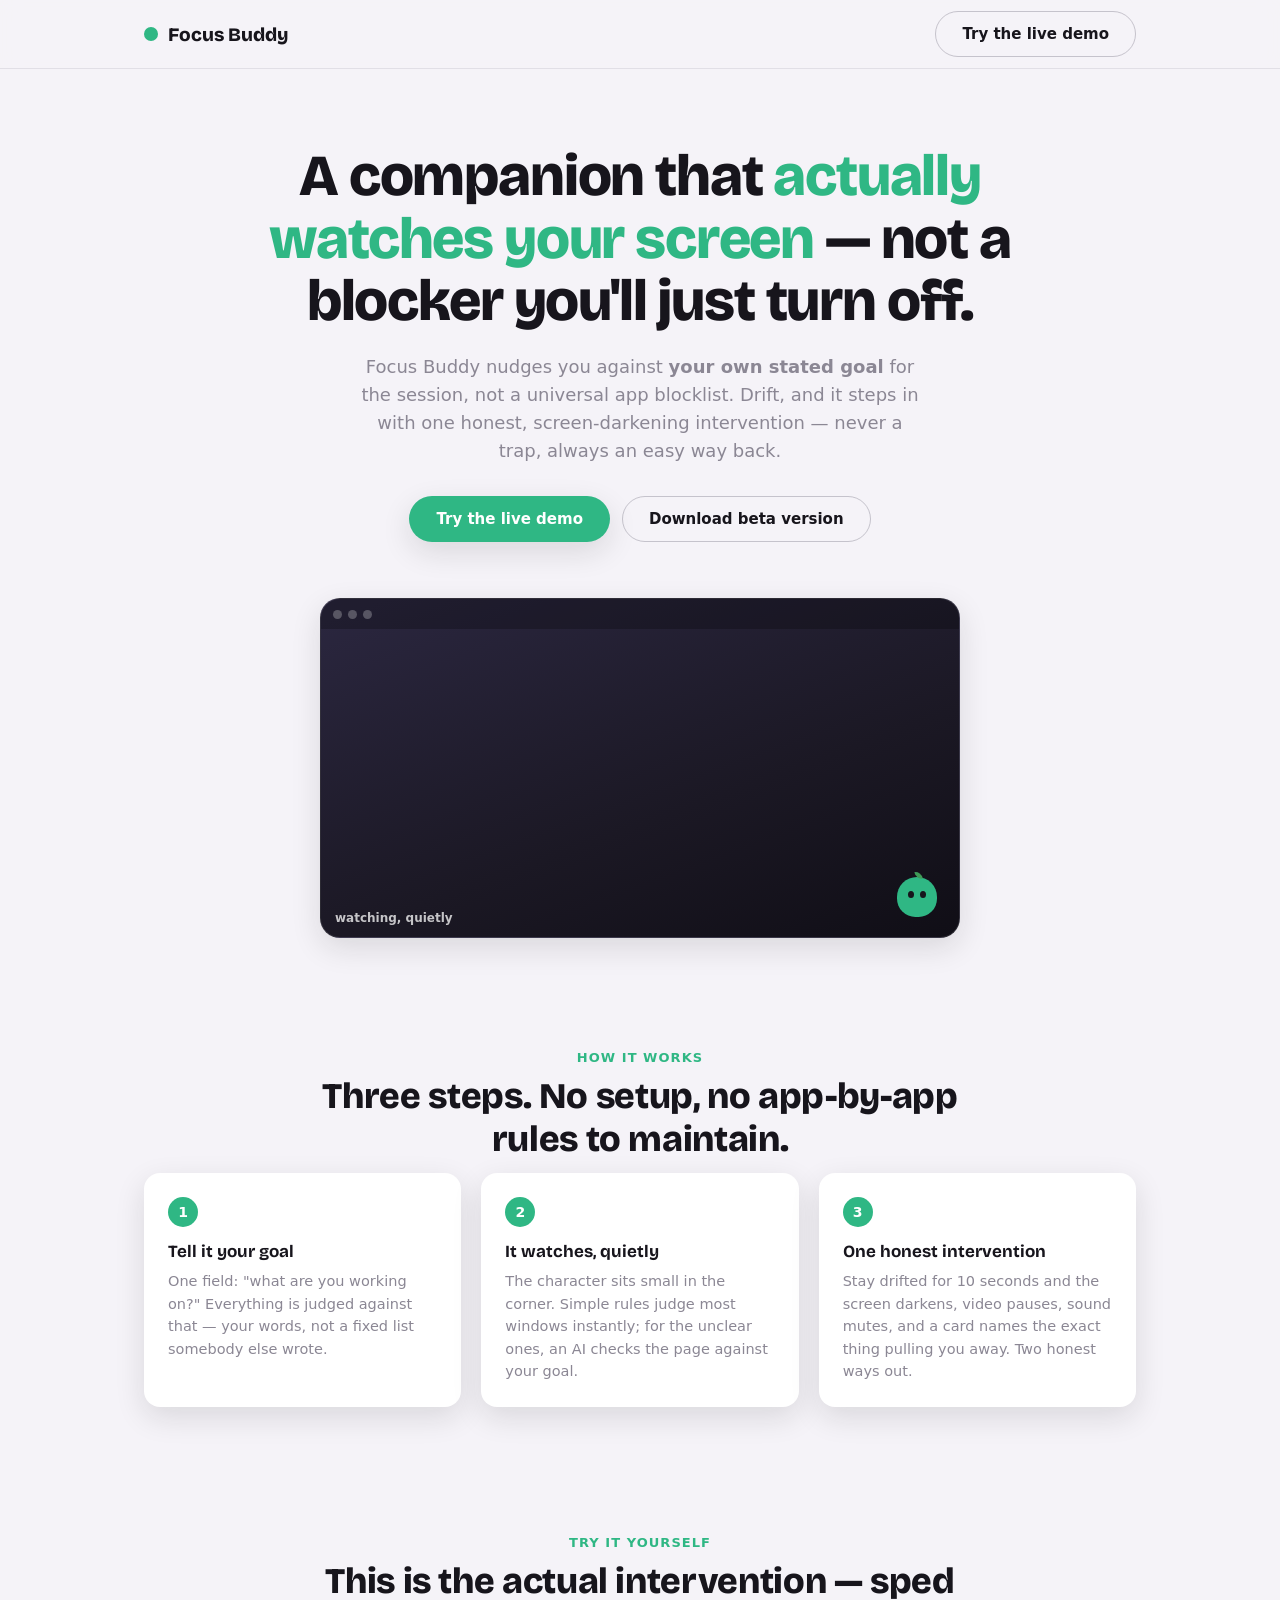
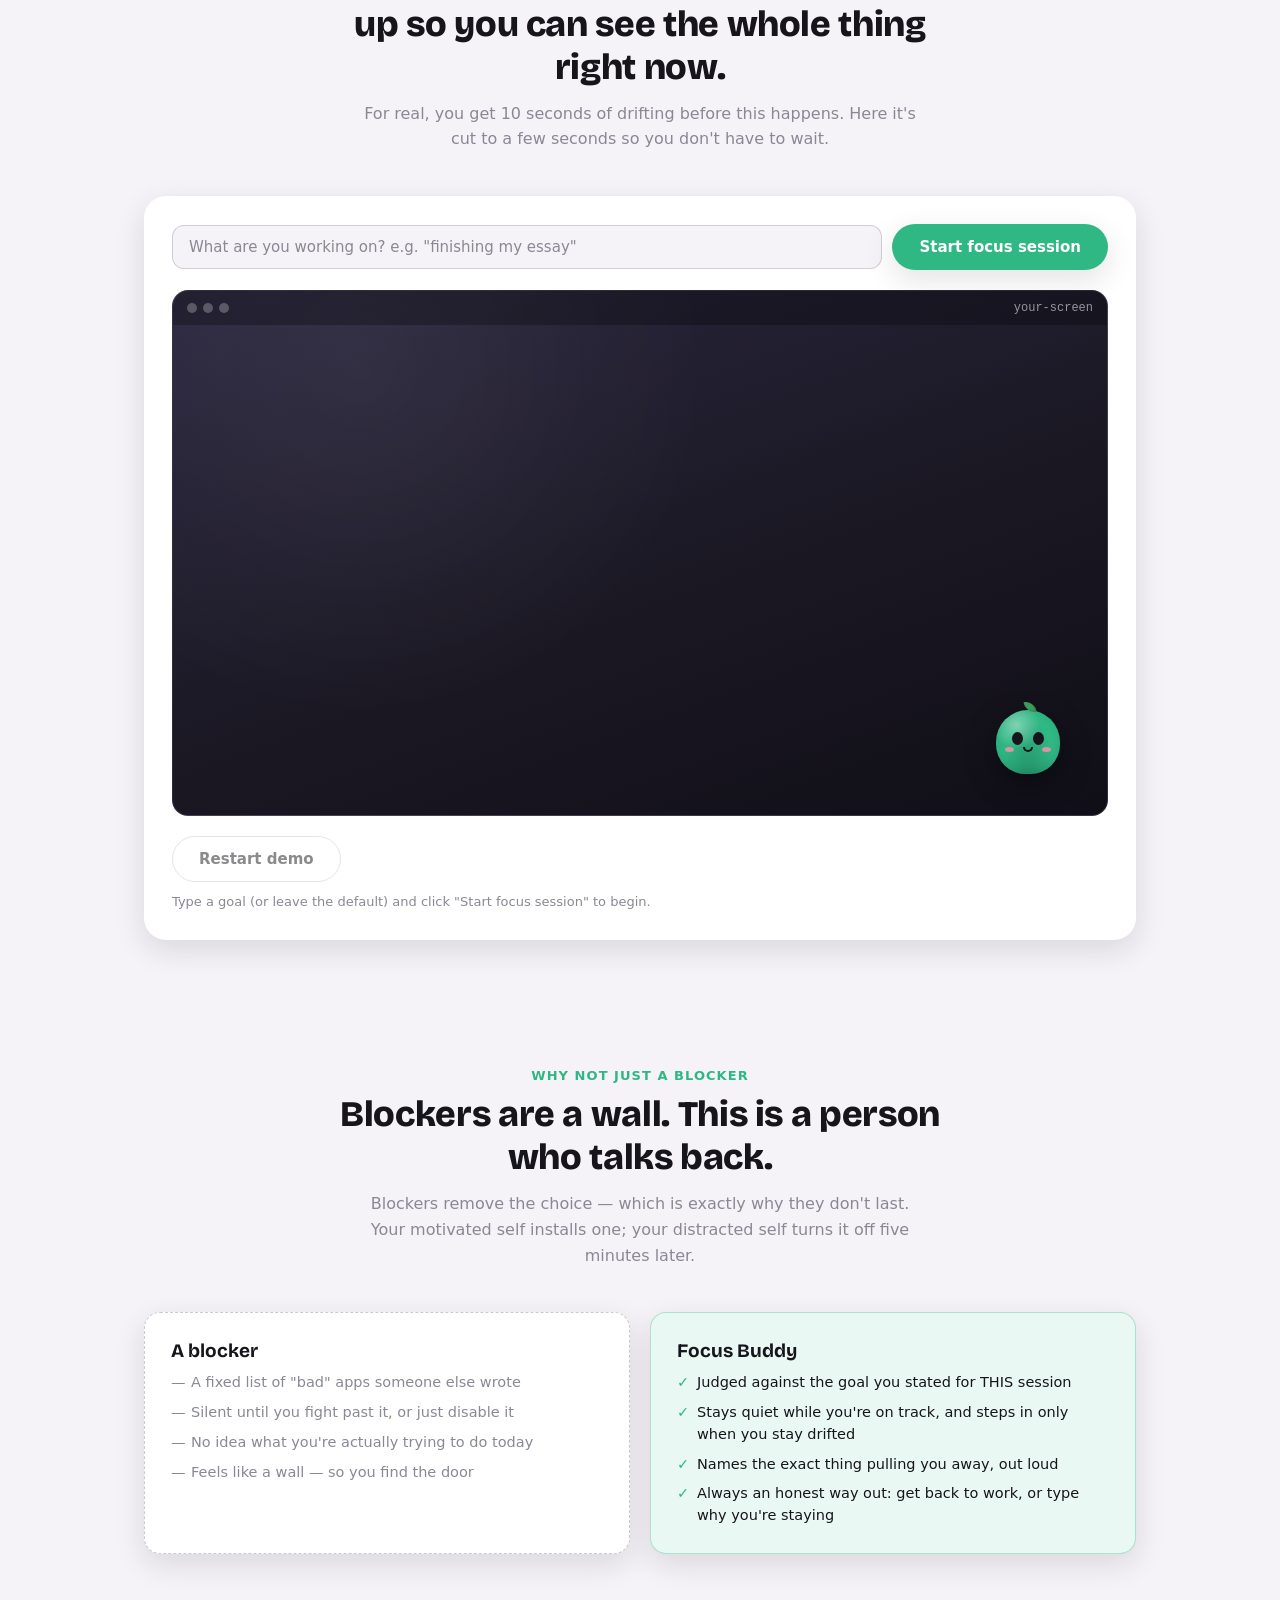
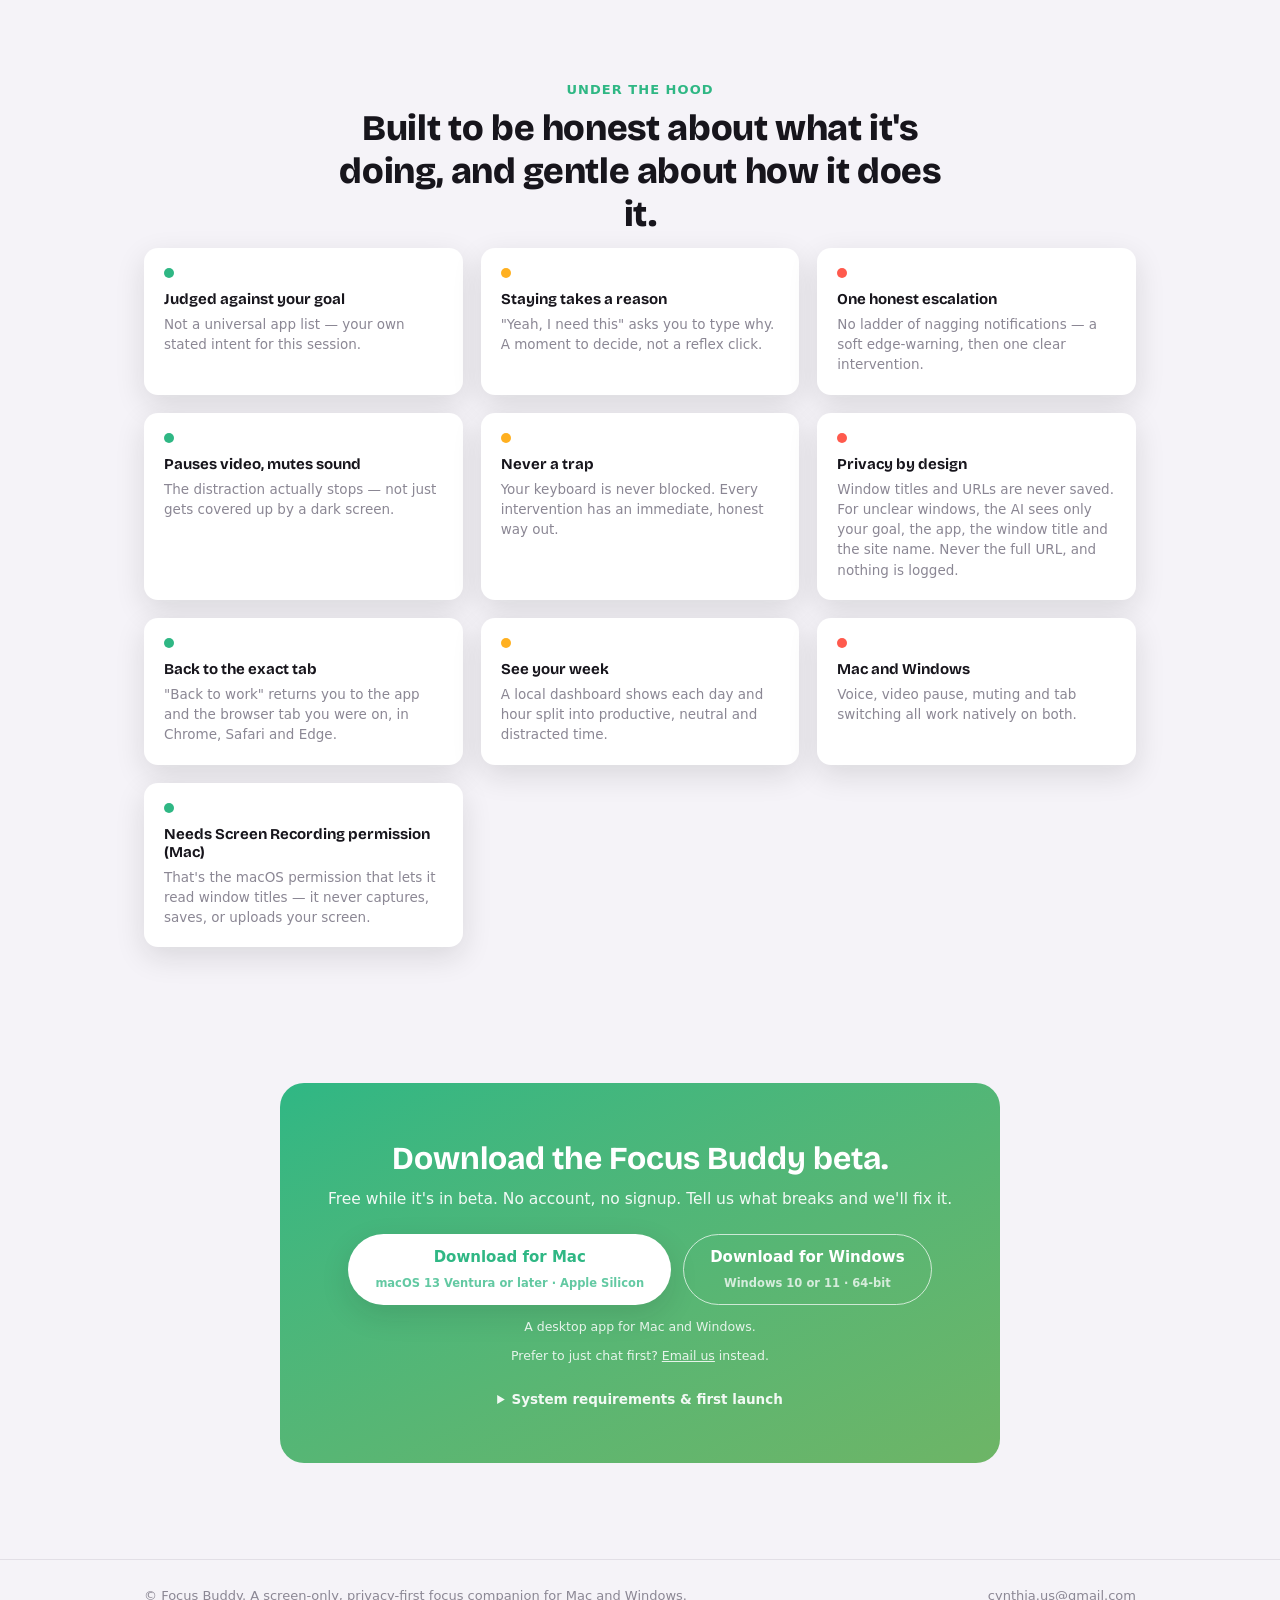
==== commit 8727e204: "Merge Justin's download buttons and Screen Recording disclosure Keeps the OS-aware download section " ====
--- a/index.html
+++ b/index.html
@@ -174,6 +174,7 @@
         <div class="feature"><div class="dot" style="background:var(--calm)"></div><h4>Back to the exact tab</h4><p>"Back to work" returns you to the app and the browser tab you were on, in Chrome, Safari and Edge.</p></div>
         <div class="feature"><div class="dot" style="background:var(--amber)"></div><h4>See your week</h4><p>A local dashboard shows each day and hour split into productive, neutral and distracted time.</p></div>
         <div class="feature"><div class="dot" style="background:var(--ember)"></div><h4>Mac and Windows</h4><p>Voice, video pause, muting and tab switching all work natively on both.</p></div>
+        <div class="feature"><div class="dot" style="background:var(--calm)"></div><h4>Needs Screen Recording permission (Mac)</h4><p>That's the macOS permission that lets it read window titles — it never captures, saves, or uploads your screen.</p></div>
       </div>
     </div>
   </section>
@@ -197,6 +198,7 @@
           </a>
         </div>
         <div class="cta-note" id="downloadNote">A desktop app for Mac and Windows.</div>
+        <div class="cta-note">Prefer to just chat first? <a href="mailto:cynthia.us@gmail.com?subject=Focus%20Buddy%20beta">Email us</a> instead.</div>
 
         <details class="requirements">
           <summary>System requirements &amp; first launch</summary>
@@ -205,6 +207,7 @@
               <h3>Mac</h3>
               <ul>
                 <li>macOS 13 Ventura or later</li>
+                <li>To install, open the .dmg and drag Focus Buddy to Applications</li>
                 <li>Apple Silicon (M1 or newer)</li>
                 <li>Screen Recording and Accessibility permission, asked on first launch</li>
                 <li>Beta builds aren't signed yet: if macOS blocks it, open System Settings → Privacy &amp; Security and click <em>Open Anyway</em></li>
--- a/styles.css
+++ b/styles.css
@@ -639,6 +639,7 @@
 .cta-box p { opacity: 0.92; margin-bottom: 26px; font-size: 15.5px; }
 .cta-box .btn-primary { background: #fff; color: var(--calm); }
 .cta-note { margin-top: 14px; font-size: 12.5px; opacity: 0.85; }
+.cta-note a { color: inherit; text-decoration: underline; }
 
 .download-row { display: flex; flex-wrap: wrap; gap: 12px; justify-content: center; }
 .download-btn { display: inline-flex; flex-direction: column; align-items: center; line-height: 1.2; }
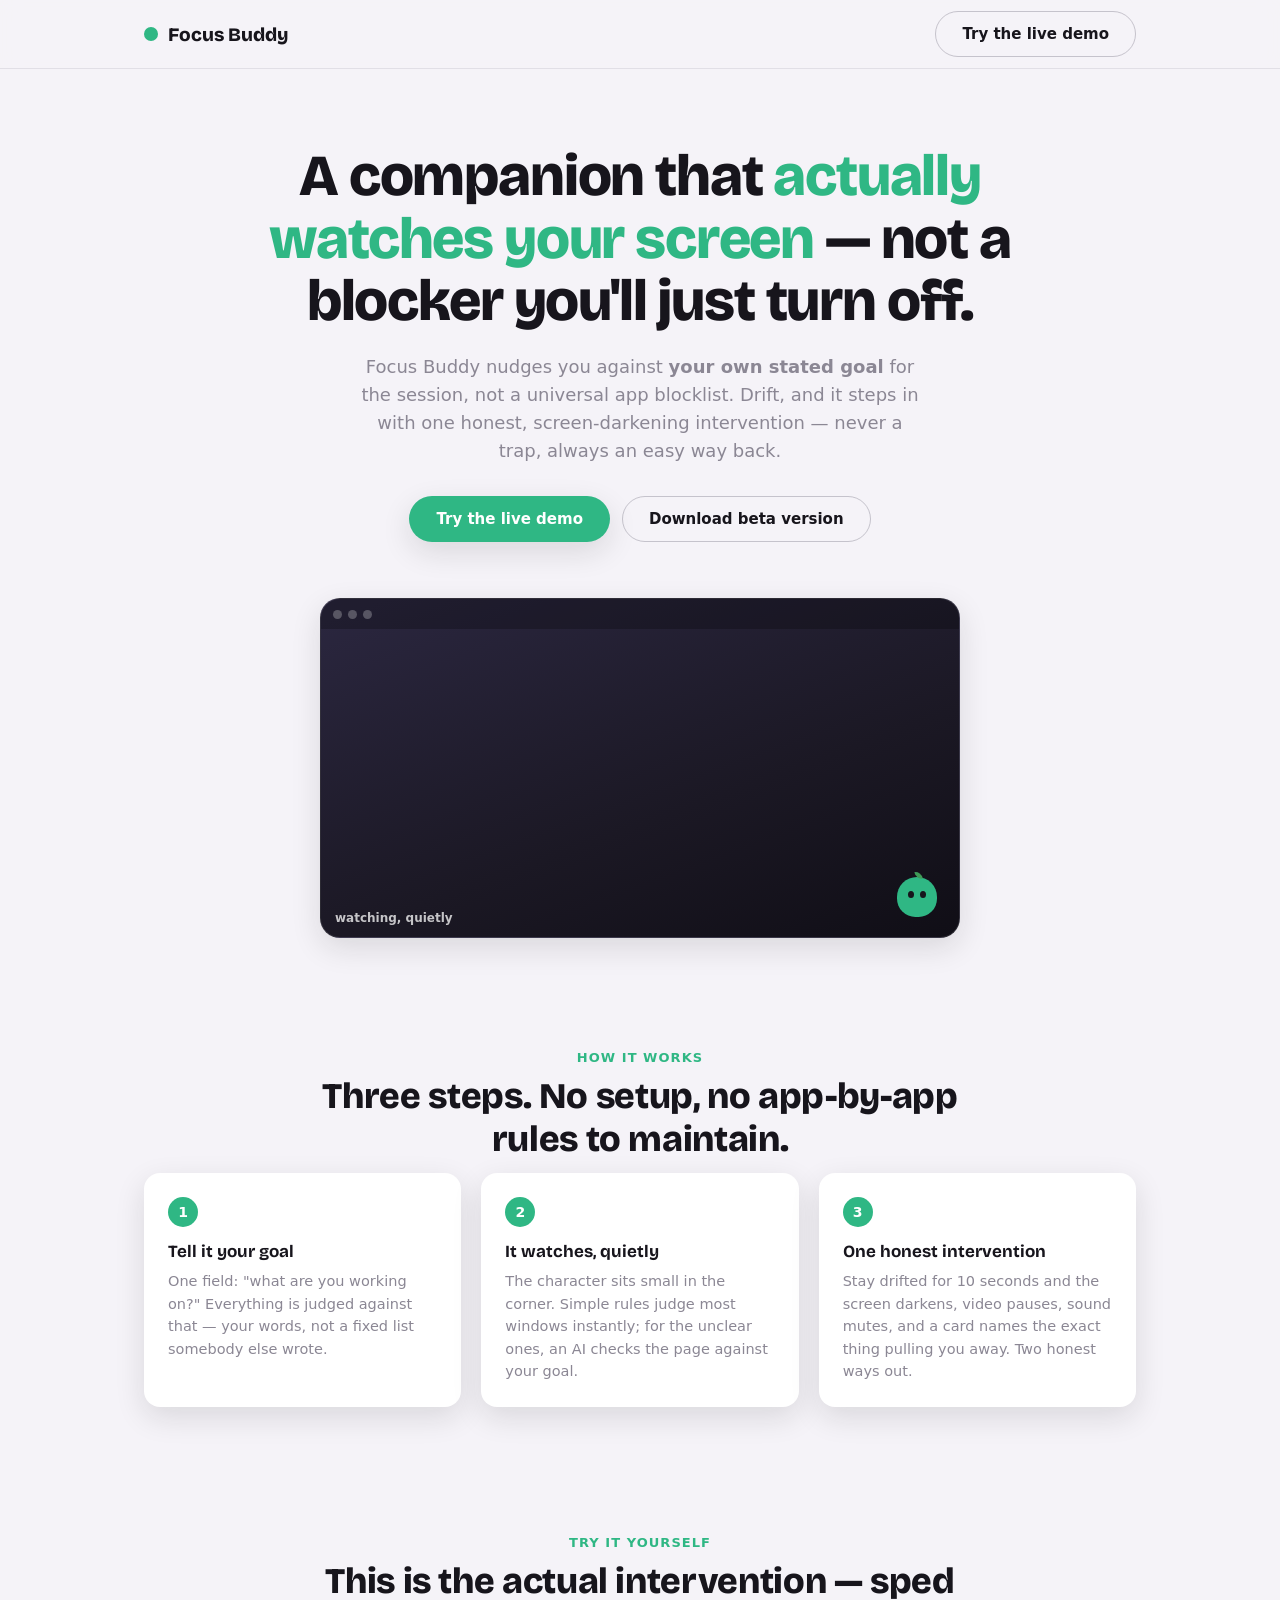
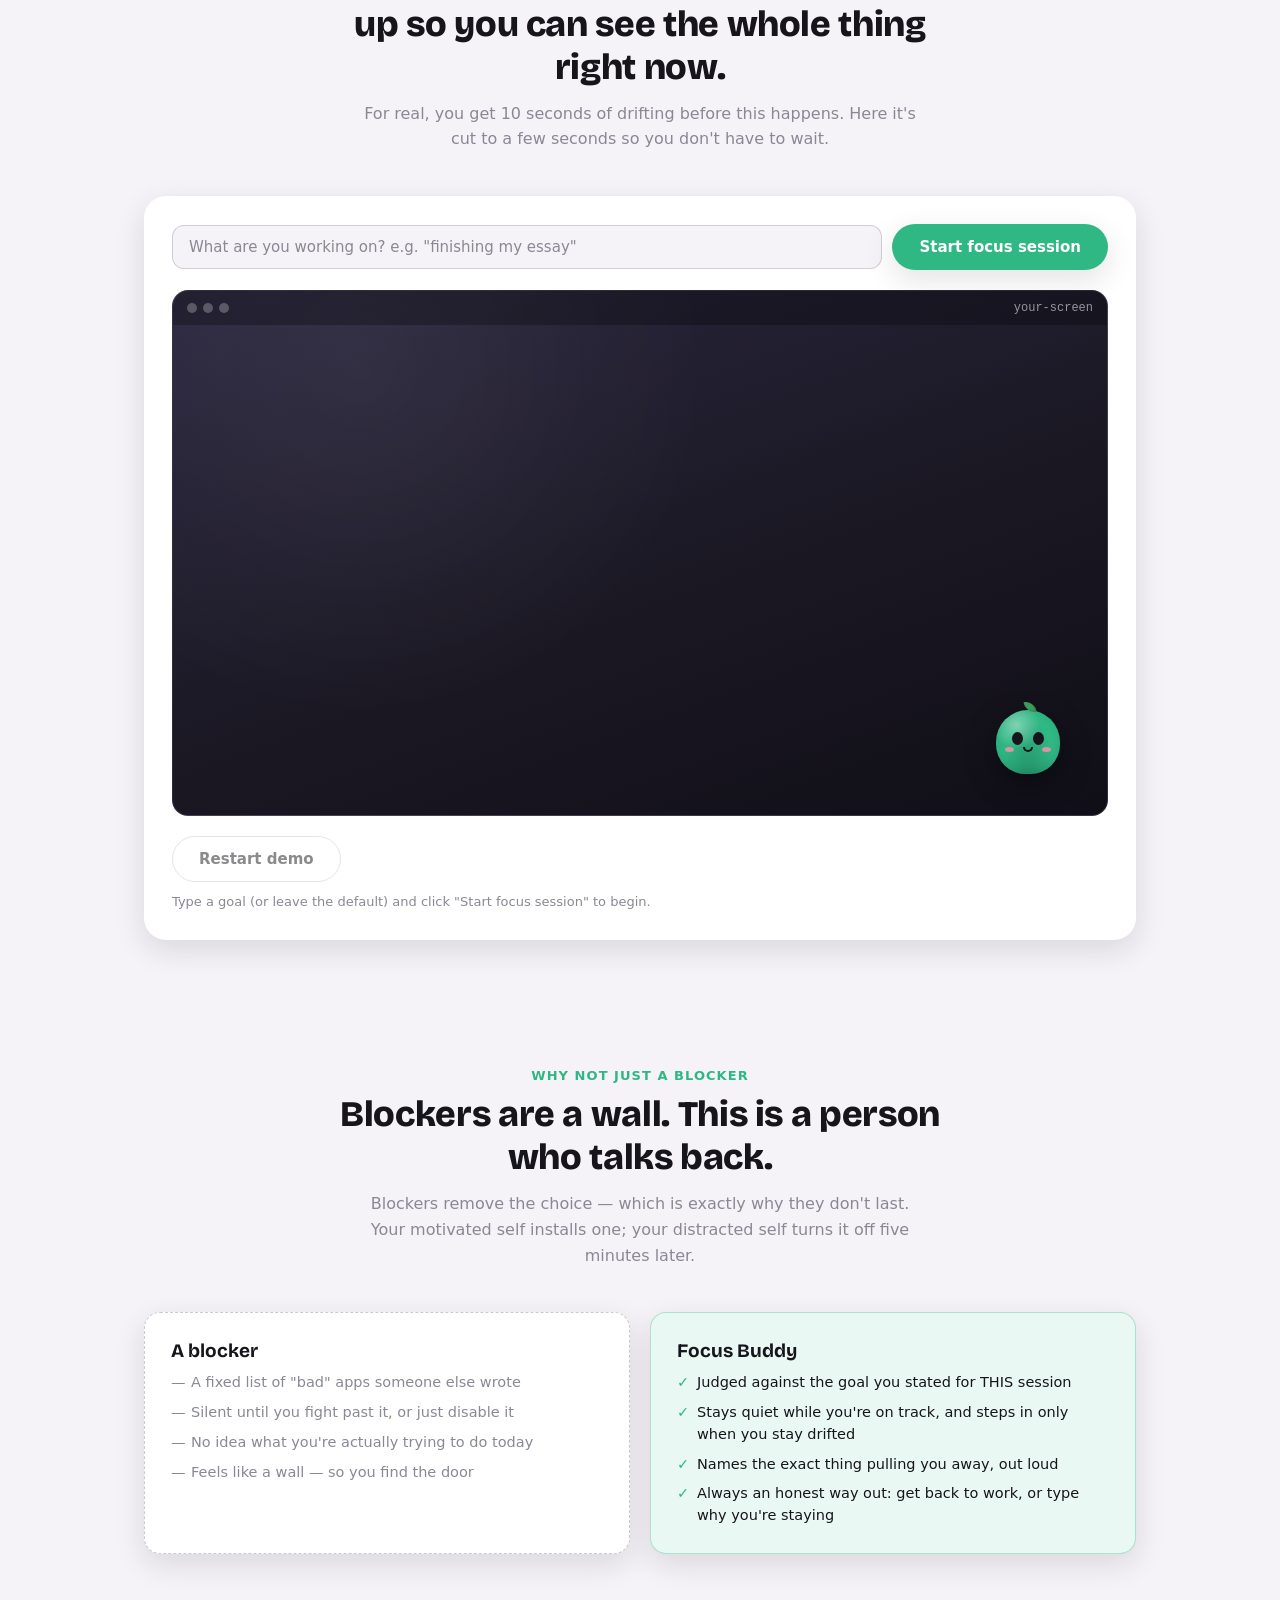
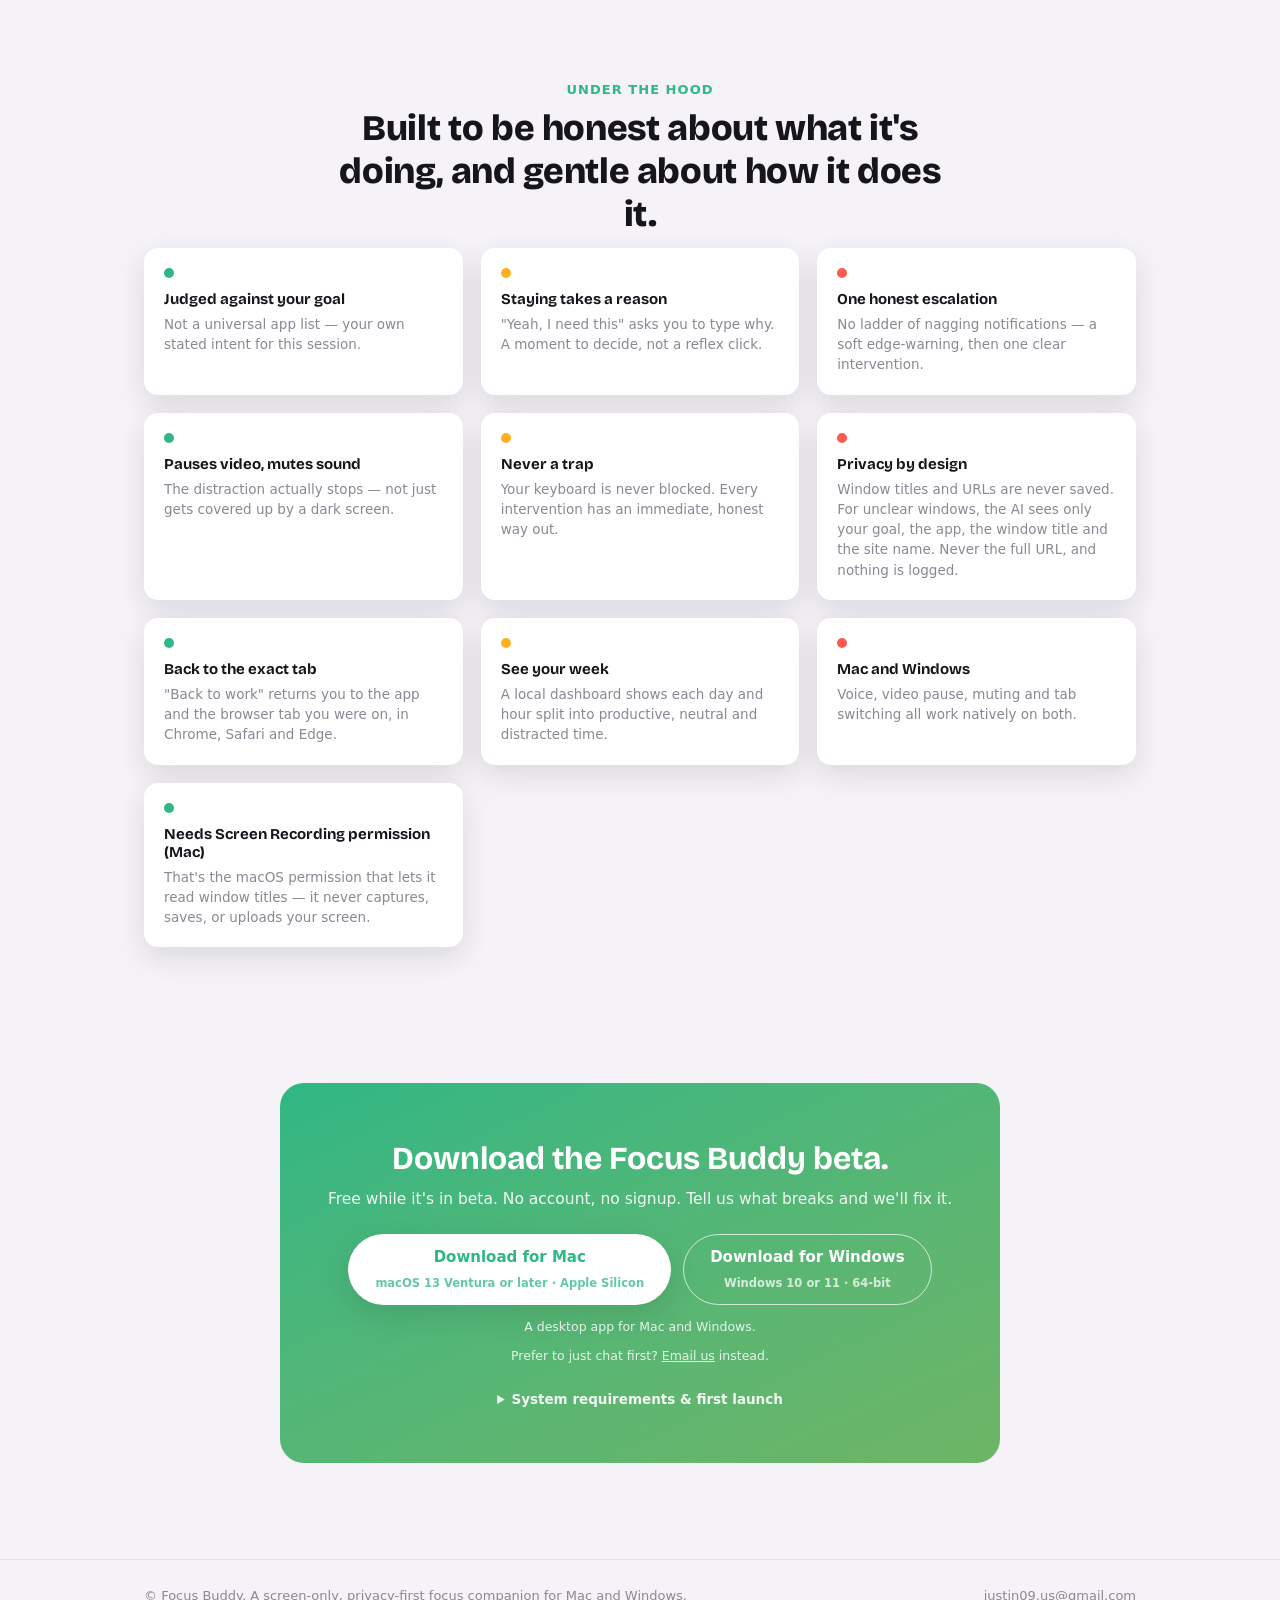
==== commit c2e35903: "Use Justin's email as the site's contact address Co-Authored-By: Claude Opus 5.5 <noreply@anthropic." ====
--- a/index.html
+++ b/index.html
@@ -198,7 +198,7 @@
           </a>
         </div>
         <div class="cta-note" id="downloadNote">A desktop app for Mac and Windows.</div>
-        <div class="cta-note">Prefer to just chat first? <a href="mailto:cynthia.us@gmail.com?subject=Focus%20Buddy%20beta">Email us</a> instead.</div>
+        <div class="cta-note">Prefer to just chat first? <a href="mailto:justin09.us@gmail.com?subject=Focus%20Buddy%20beta">Email us</a> instead.</div>
 
         <details class="requirements">
           <summary>System requirements &amp; first launch</summary>
@@ -233,7 +233,7 @@
 <footer>
   <div class="wrap">
     <div>© Focus Buddy. A screen-only, privacy-first focus companion for Mac and Windows.</div>
-    <div><a href="mailto:cynthia.us@gmail.com">cynthia.us@gmail.com</a></div>
+    <div><a href="mailto:justin09.us@gmail.com">justin09.us@gmail.com</a></div>
   </div>
 </footer>
 
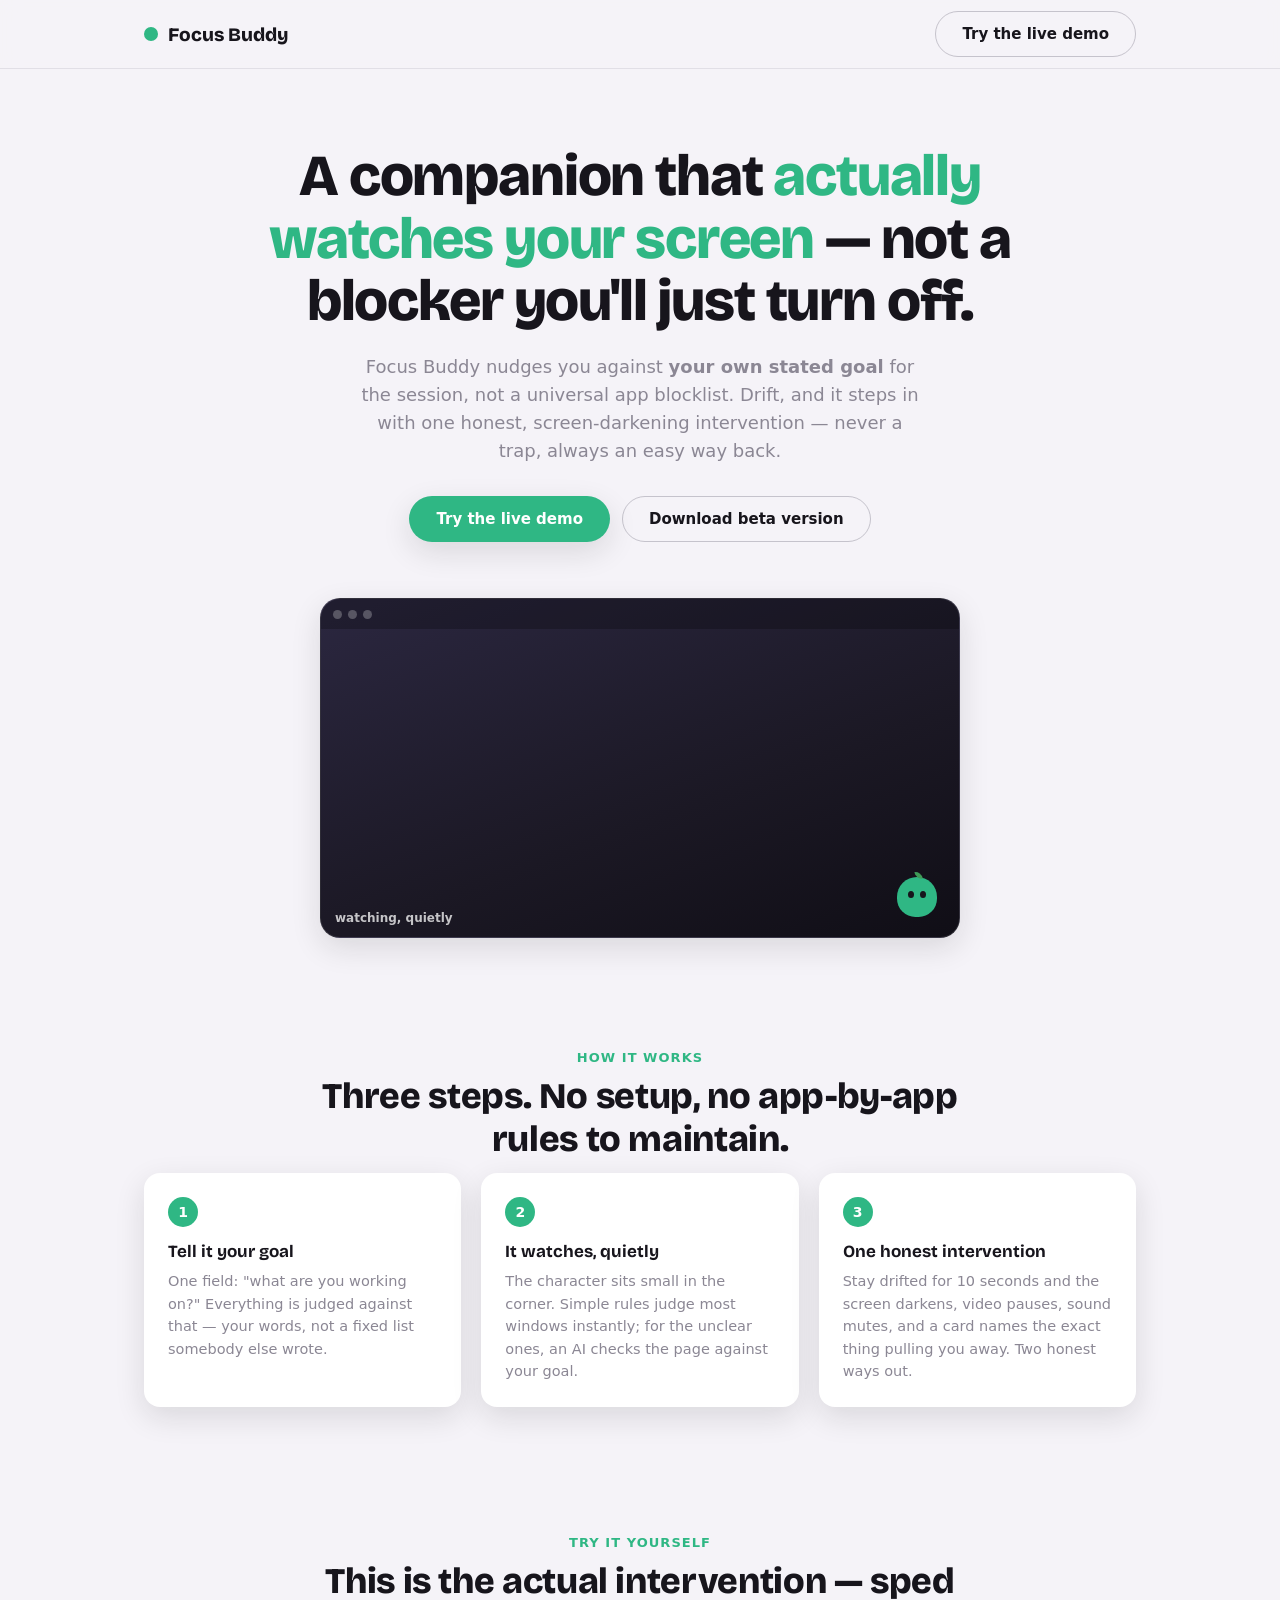
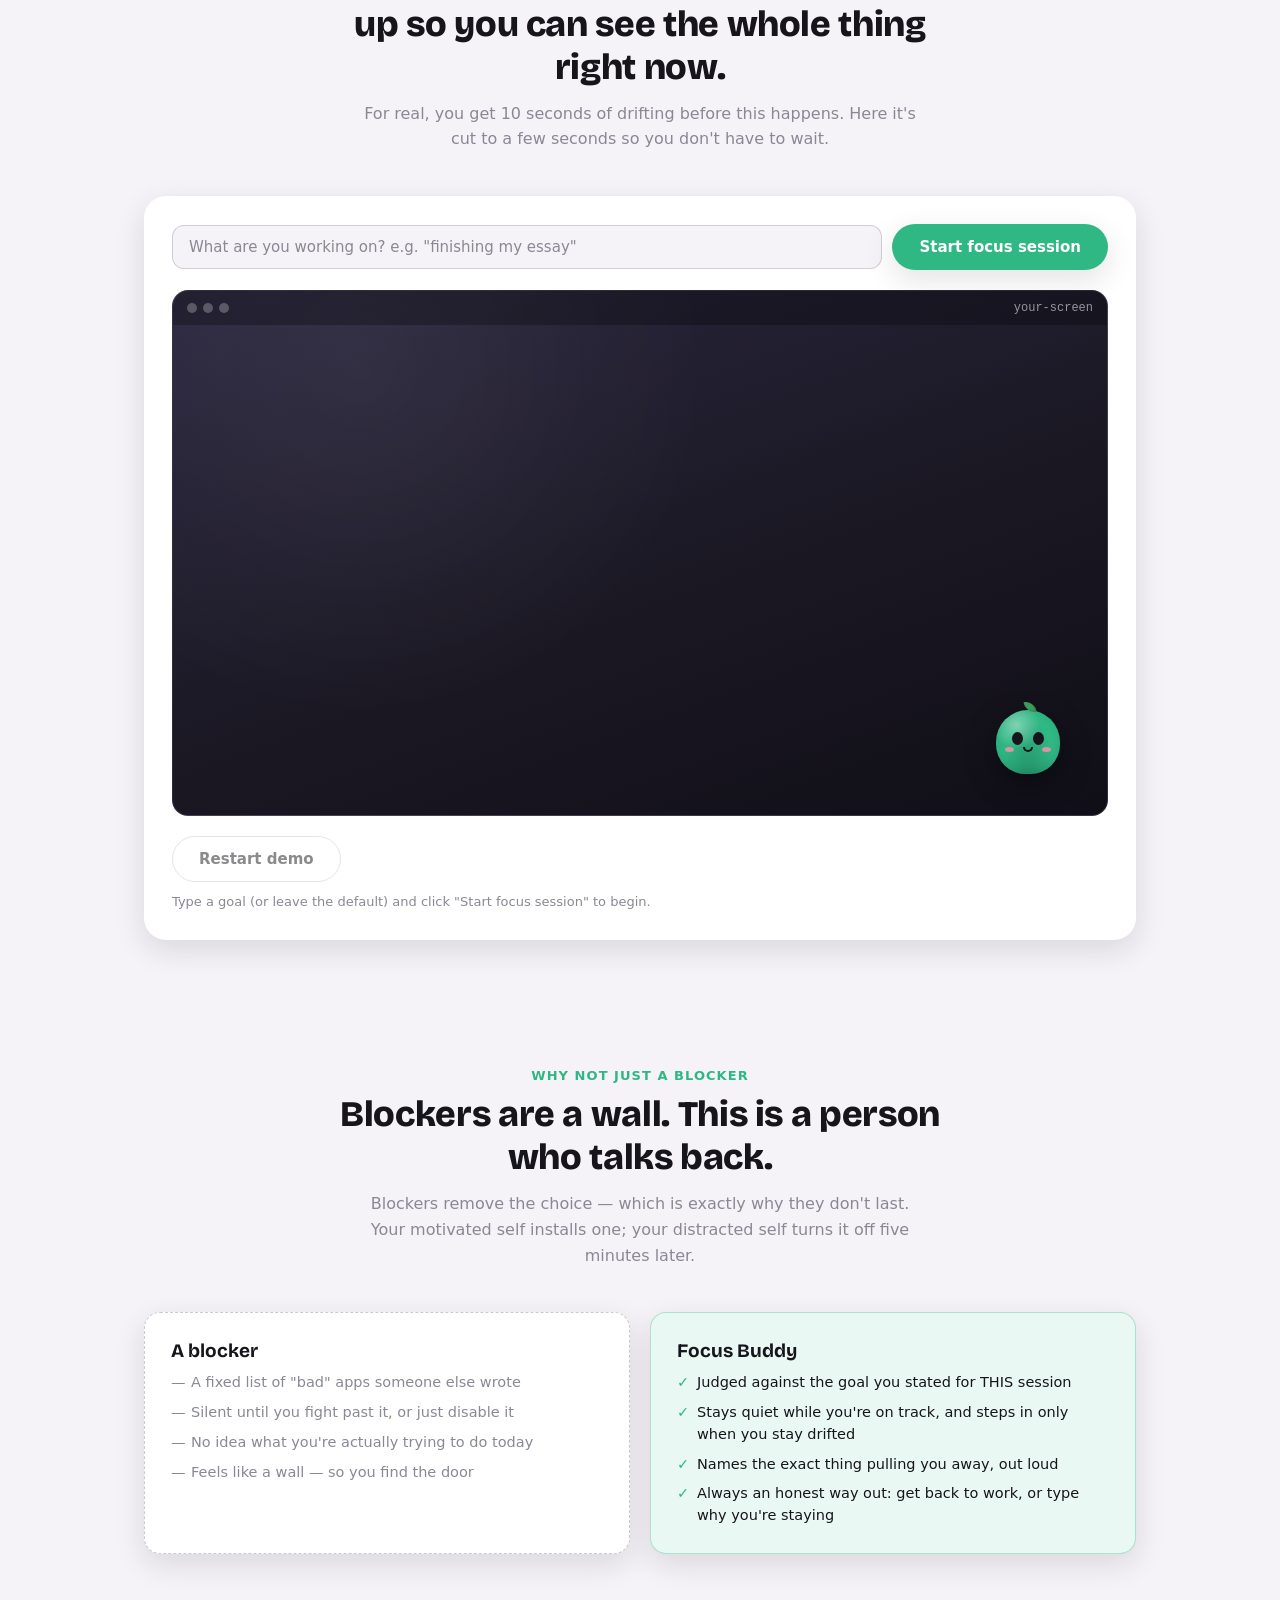
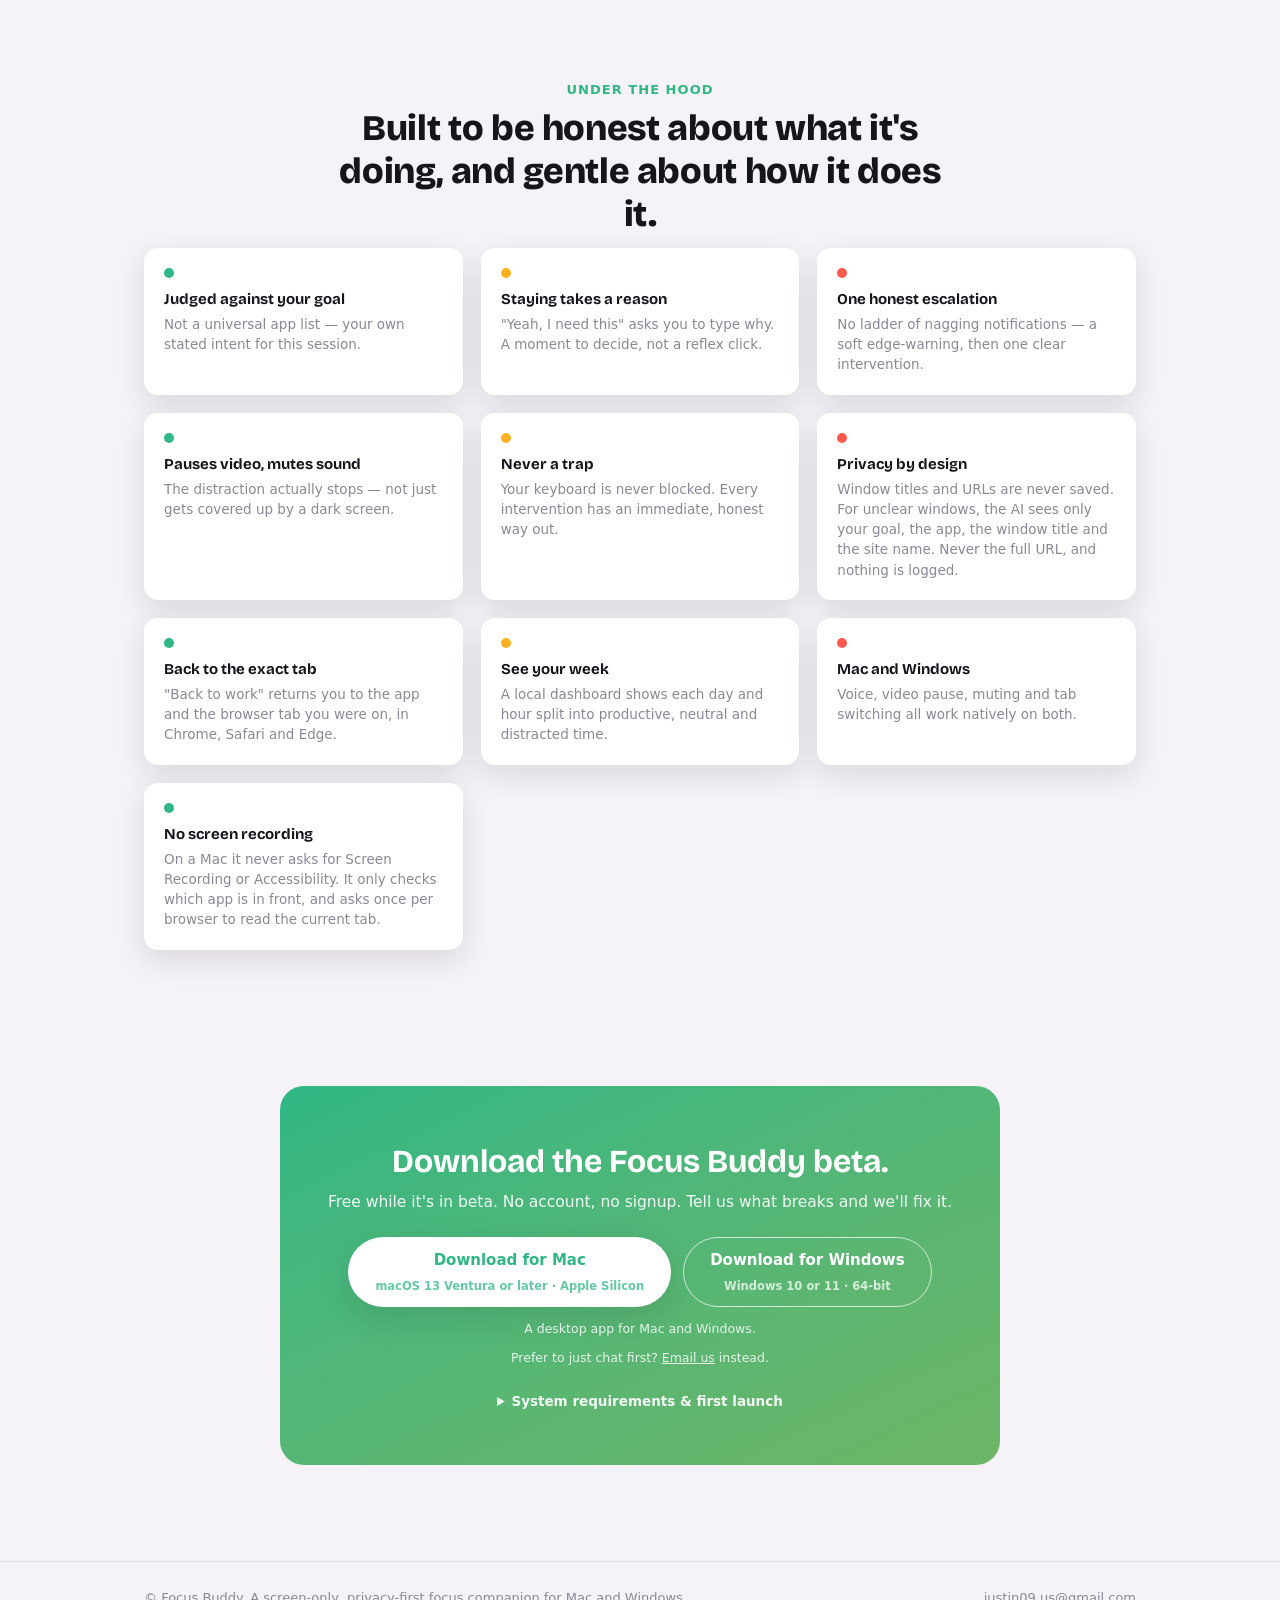
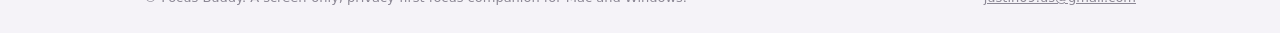
==== commit 329cb97c: "Drop Screen Recording and Accessibility from the Mac requirements The app no longer needs either (fo" ====
--- a/index.html
+++ b/index.html
@@ -174,7 +174,7 @@
         <div class="feature"><div class="dot" style="background:var(--calm)"></div><h4>Back to the exact tab</h4><p>"Back to work" returns you to the app and the browser tab you were on, in Chrome, Safari and Edge.</p></div>
         <div class="feature"><div class="dot" style="background:var(--amber)"></div><h4>See your week</h4><p>A local dashboard shows each day and hour split into productive, neutral and distracted time.</p></div>
         <div class="feature"><div class="dot" style="background:var(--ember)"></div><h4>Mac and Windows</h4><p>Voice, video pause, muting and tab switching all work natively on both.</p></div>
-        <div class="feature"><div class="dot" style="background:var(--calm)"></div><h4>Needs Screen Recording permission (Mac)</h4><p>That's the macOS permission that lets it read window titles — it never captures, saves, or uploads your screen.</p></div>
+        <div class="feature"><div class="dot" style="background:var(--calm)"></div><h4>No screen recording</h4><p>On a Mac it never asks for Screen Recording or Accessibility. It only checks which app is in front, and asks once per browser to read the current tab.</p></div>
       </div>
     </div>
   </section>
@@ -209,7 +209,8 @@
                 <li>macOS 13 Ventura or later</li>
                 <li>To install, open the .dmg and drag Focus Buddy to Applications</li>
                 <li>Apple Silicon (M1 or newer)</li>
-                <li>Screen Recording and Accessibility permission, asked on first launch</li>
+                <li>No Screen Recording or Accessibility permission needed</li>
+                <li>Asks once per browser (Chrome, Safari, Edge, Brave) to read the current tab, after explaining why</li>
                 <li>Beta builds aren't signed yet: if macOS blocks it, open System Settings → Privacy &amp; Security and click <em>Open Anyway</em></li>
               </ul>
             </div>
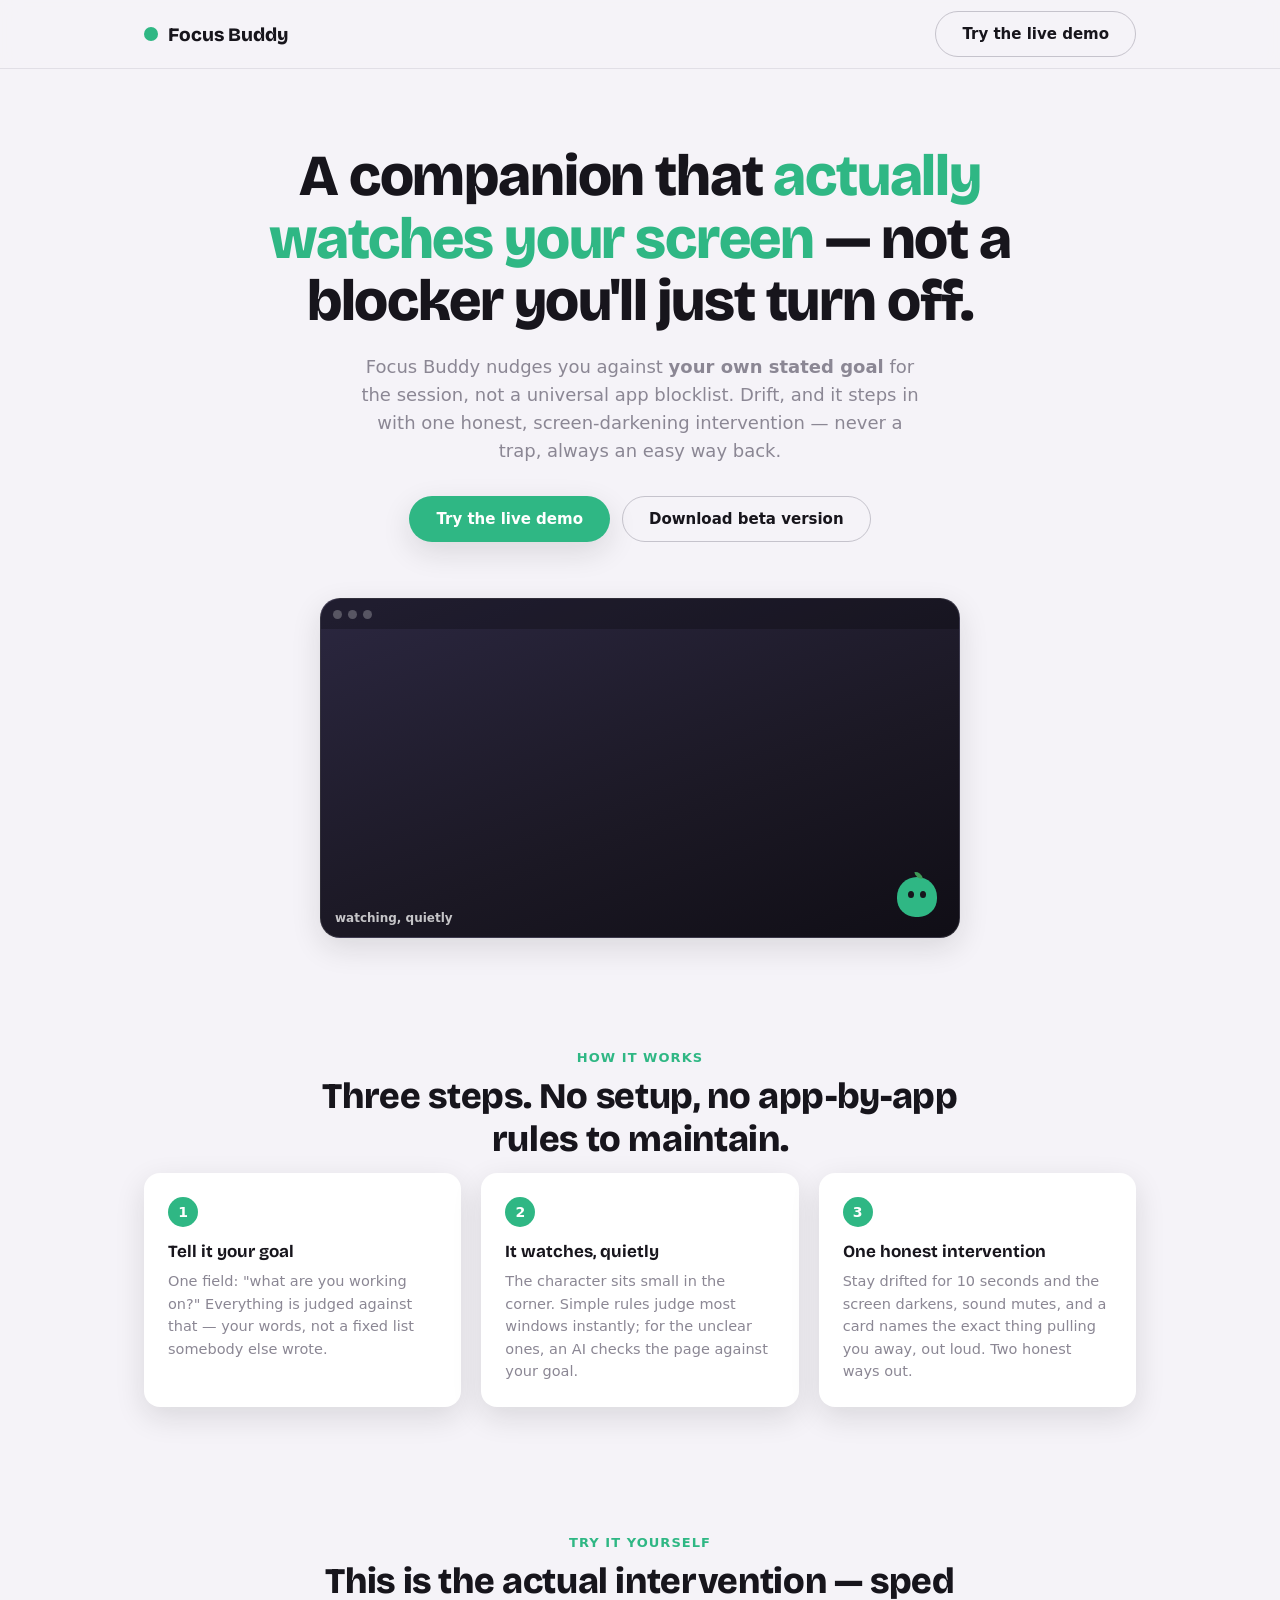
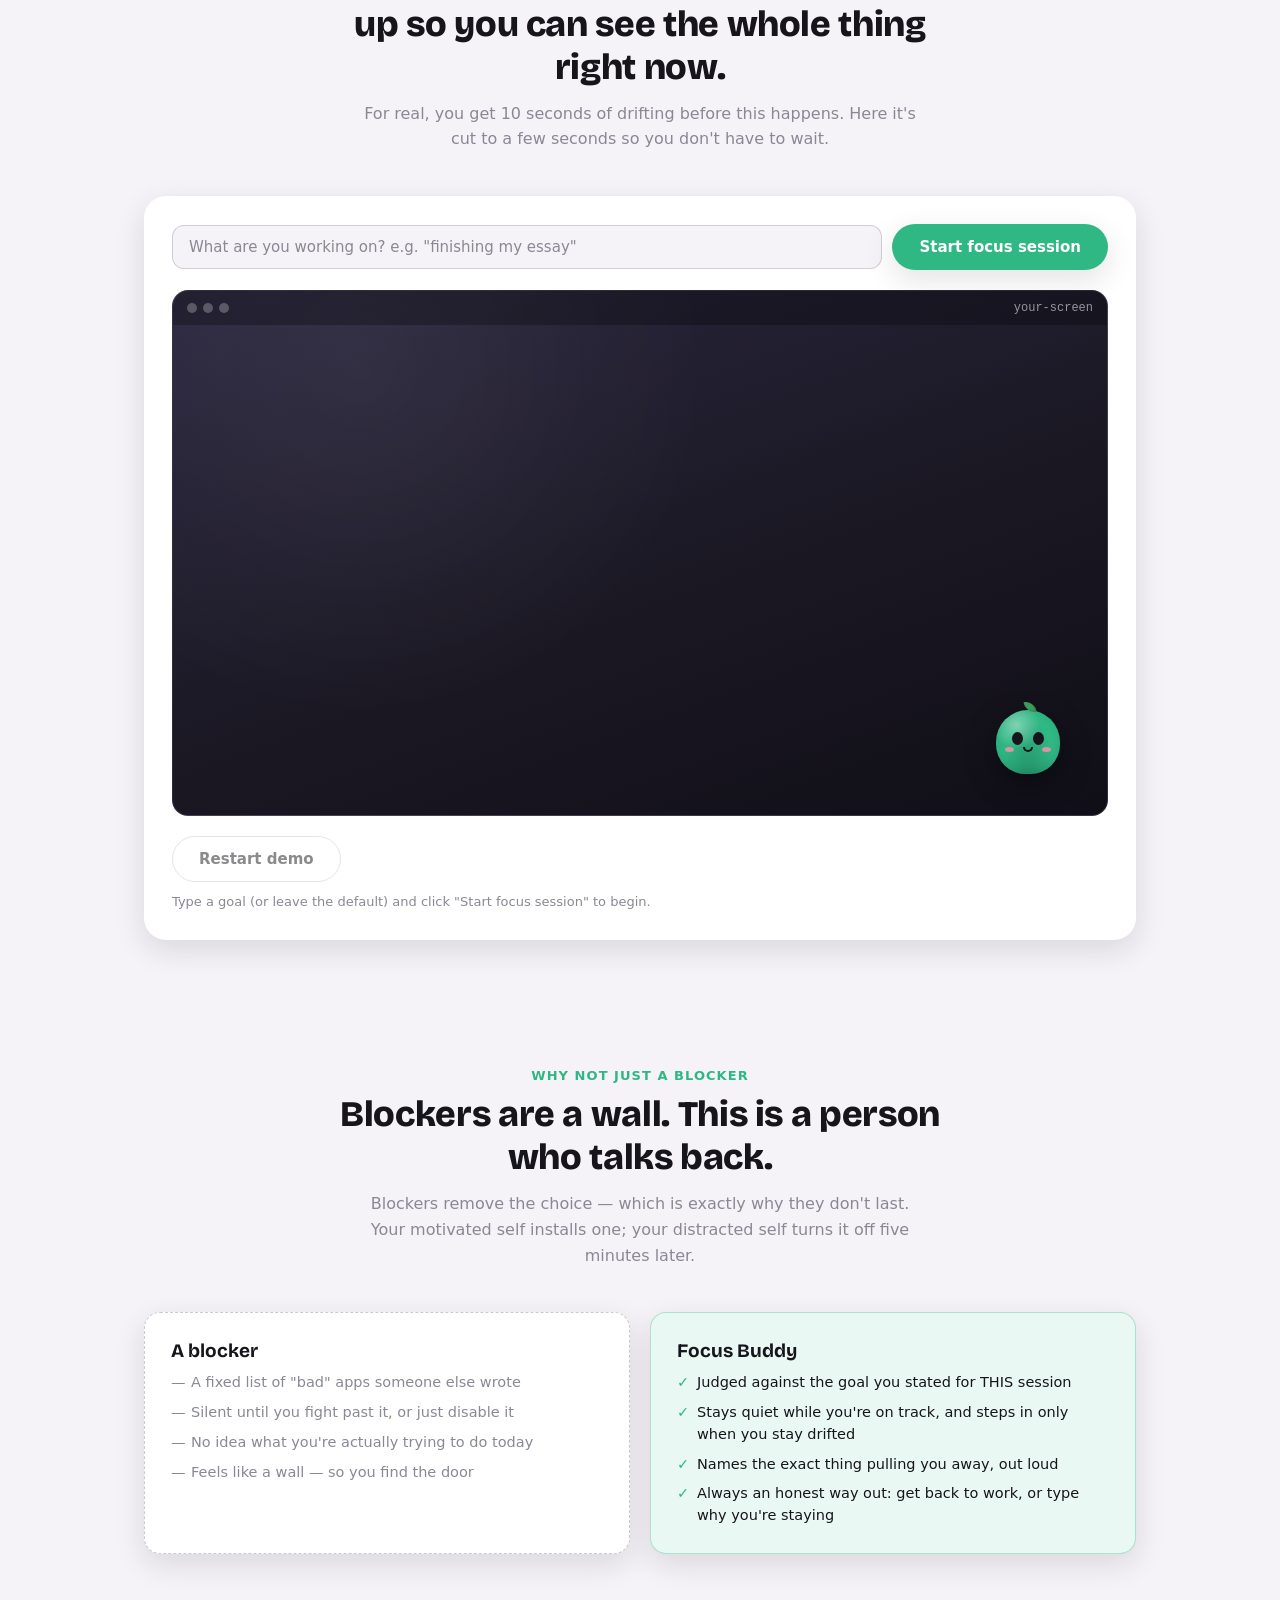
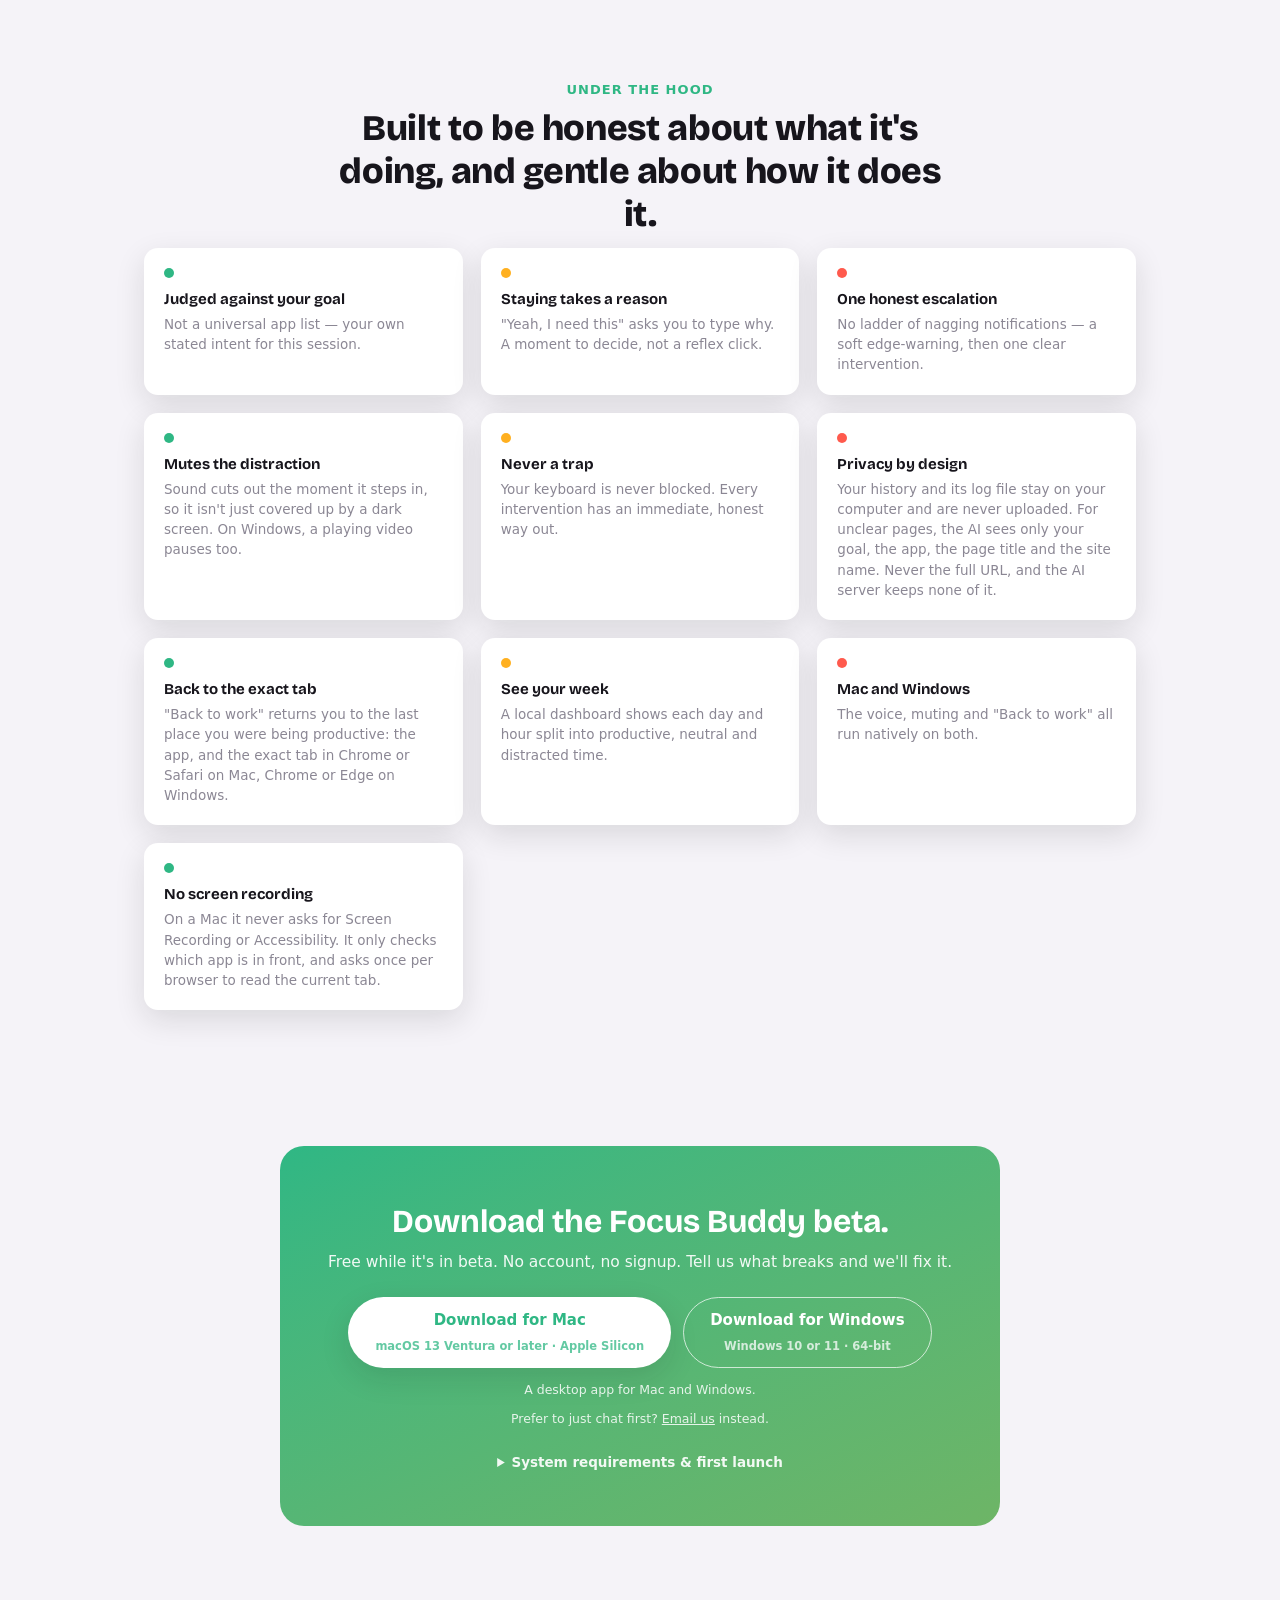
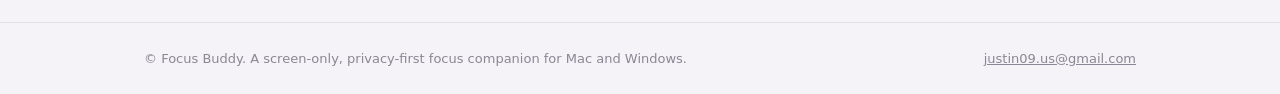
==== commit 8a980b76: "Match the site to the current app - Card wording is now the app's default: 'Caught you on YouTube   " ====
--- a/index.html
+++ b/index.html
@@ -41,7 +41,7 @@
         <div class="preview-stage">
           <div class="preview-wash"></div>
           <div class="preview-wash dark"></div>
-          <div class="preview-card" id="previewCard">You said you were working on your essay.<br>This looks like YouTube.</div>
+          <div class="preview-card" id="previewCard">Caught you on YouTube.<br>You said 'your essay' mattered — still feeling that?</div>
           <div class="preview-creature"></div>
           <div class="preview-caption" id="previewCaption">watching, quietly</div>
         </div>
@@ -68,7 +68,7 @@
         <div class="step">
           <div class="step-num">3</div>
           <h3>One honest intervention</h3>
-          <p>Stay drifted for 10 seconds and the screen darkens, video pauses, sound mutes, and a card names the exact thing pulling you away. Two honest ways out.</p>
+          <p>Stay drifted for 10 seconds and the screen darkens, sound mutes, and a card names the exact thing pulling you away, out loud. Two honest ways out.</p>
         </div>
       </div>
     </div>
@@ -168,12 +168,12 @@
         <div class="feature"><div class="dot" style="background:var(--calm)"></div><h4>Judged against your goal</h4><p>Not a universal app list — your own stated intent for this session.</p></div>
         <div class="feature"><div class="dot" style="background:var(--amber)"></div><h4>Staying takes a reason</h4><p>"Yeah, I need this" asks you to type why. A moment to decide, not a reflex click.</p></div>
         <div class="feature"><div class="dot" style="background:var(--ember)"></div><h4>One honest escalation</h4><p>No ladder of nagging notifications — a soft edge-warning, then one clear intervention.</p></div>
-        <div class="feature"><div class="dot" style="background:var(--calm)"></div><h4>Pauses video, mutes sound</h4><p>The distraction actually stops — not just gets covered up by a dark screen.</p></div>
+        <div class="feature"><div class="dot" style="background:var(--calm)"></div><h4>Mutes the distraction</h4><p>Sound cuts out the moment it steps in, so it isn't just covered up by a dark screen. On Windows, a playing video pauses too.</p></div>
         <div class="feature"><div class="dot" style="background:var(--amber)"></div><h4>Never a trap</h4><p>Your keyboard is never blocked. Every intervention has an immediate, honest way out.</p></div>
-        <div class="feature"><div class="dot" style="background:var(--ember)"></div><h4>Privacy by design</h4><p>Window titles and URLs are never saved. For unclear windows, the AI sees only your goal, the app, the window title and the site name. Never the full URL, and nothing is logged.</p></div>
-        <div class="feature"><div class="dot" style="background:var(--calm)"></div><h4>Back to the exact tab</h4><p>"Back to work" returns you to the app and the browser tab you were on, in Chrome, Safari and Edge.</p></div>
+        <div class="feature"><div class="dot" style="background:var(--ember)"></div><h4>Privacy by design</h4><p>Your history and its log file stay on your computer and are never uploaded. For unclear pages, the AI sees only your goal, the app, the page title and the site name. Never the full URL, and the AI server keeps none of it.</p></div>
+        <div class="feature"><div class="dot" style="background:var(--calm)"></div><h4>Back to the exact tab</h4><p>"Back to work" returns you to the last place you were being productive: the app, and the exact tab in Chrome or Safari on Mac, Chrome or Edge on Windows.</p></div>
         <div class="feature"><div class="dot" style="background:var(--amber)"></div><h4>See your week</h4><p>A local dashboard shows each day and hour split into productive, neutral and distracted time.</p></div>
-        <div class="feature"><div class="dot" style="background:var(--ember)"></div><h4>Mac and Windows</h4><p>Voice, video pause, muting and tab switching all work natively on both.</p></div>
+        <div class="feature"><div class="dot" style="background:var(--ember)"></div><h4>Mac and Windows</h4><p>The voice, muting and "Back to work" all run natively on both.</p></div>
         <div class="feature"><div class="dot" style="background:var(--calm)"></div><h4>No screen recording</h4><p>On a Mac it never asks for Screen Recording or Accessibility. It only checks which app is in front, and asks once per browser to read the current tab.</p></div>
       </div>
     </div>
--- a/styles.css
+++ b/styles.css
@@ -253,6 +253,11 @@
 .preview-frame[data-stage="takeover"] .preview-card {
   opacity: 1;
   transform: translate(-50%, 0);
+}
+/* On a phone the 16:8.5 frame is too short for the two-line card. */
+@media (max-width: 600px) {
+  .preview-frame { aspect-ratio: 1 / 1; }
+  .preview-card { top: 60%; }
 }
 .preview-caption {
   position: absolute; left: 14px; bottom: 12px;
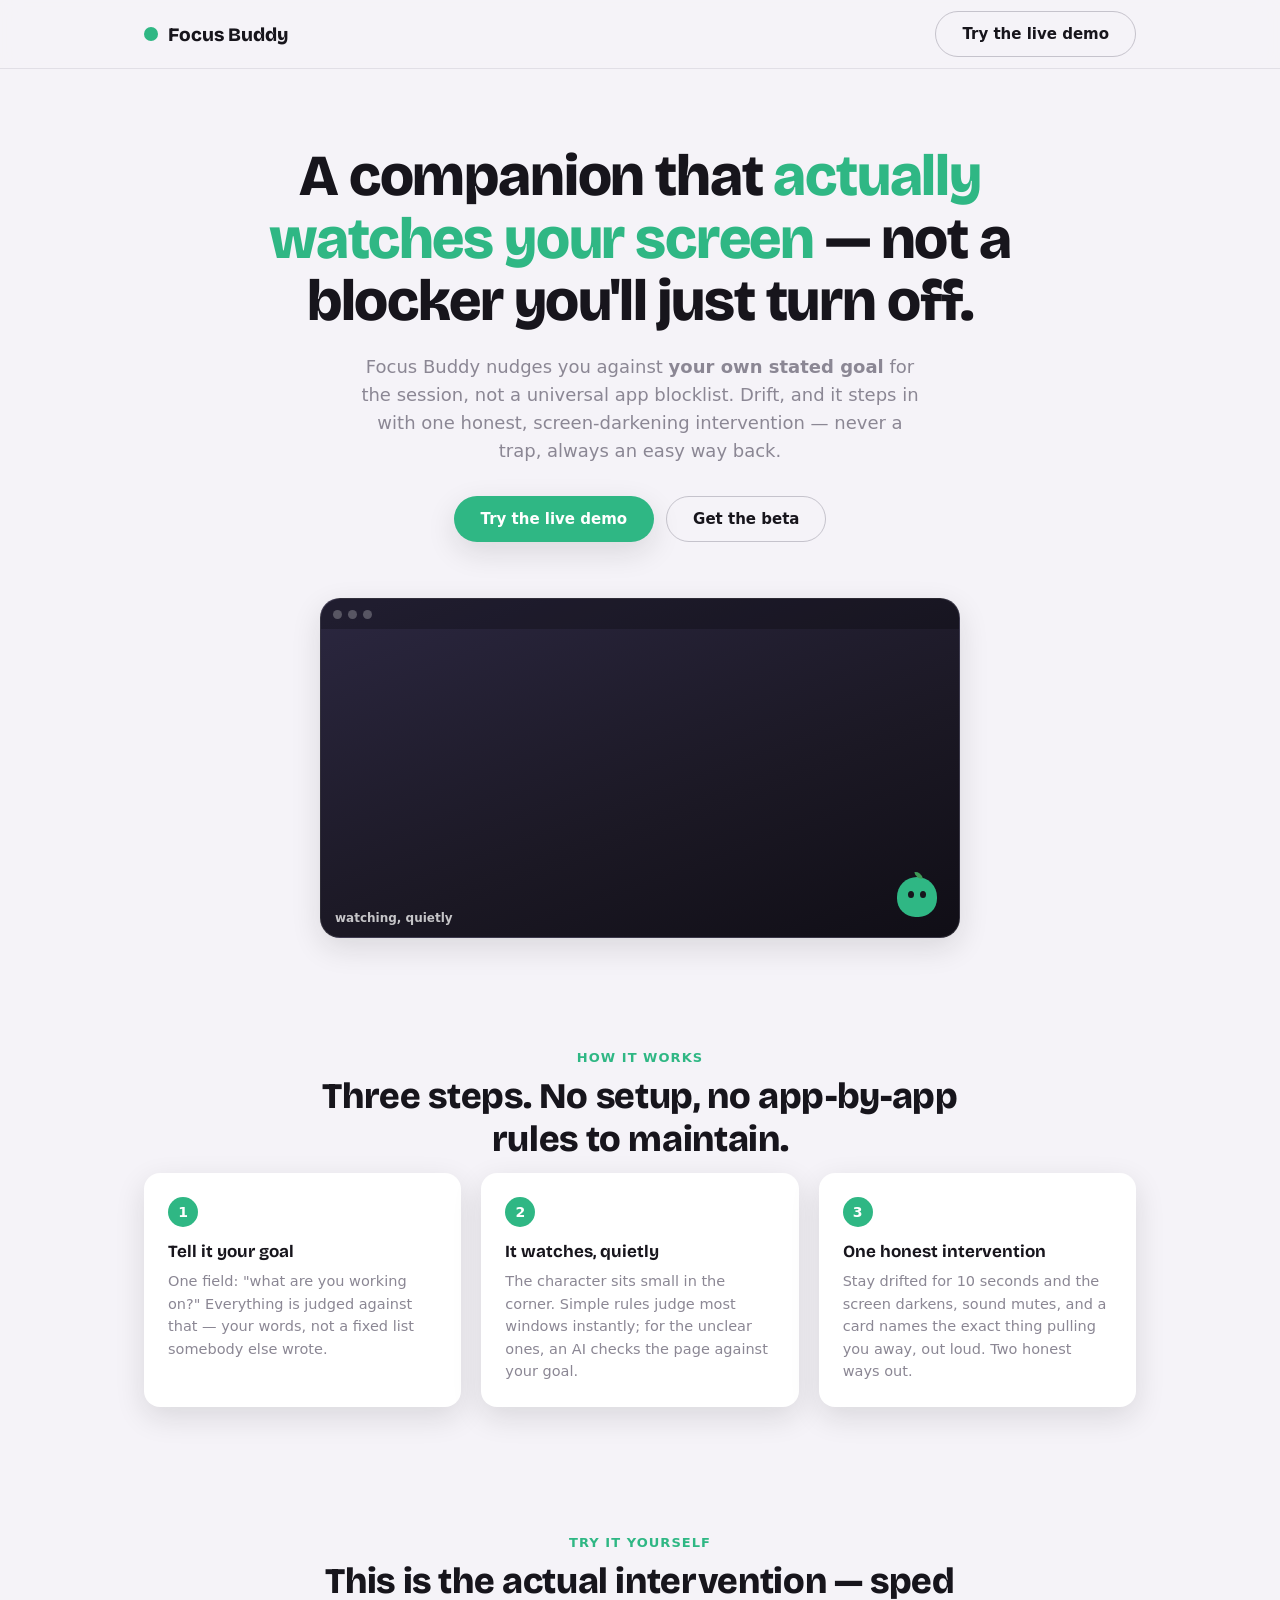
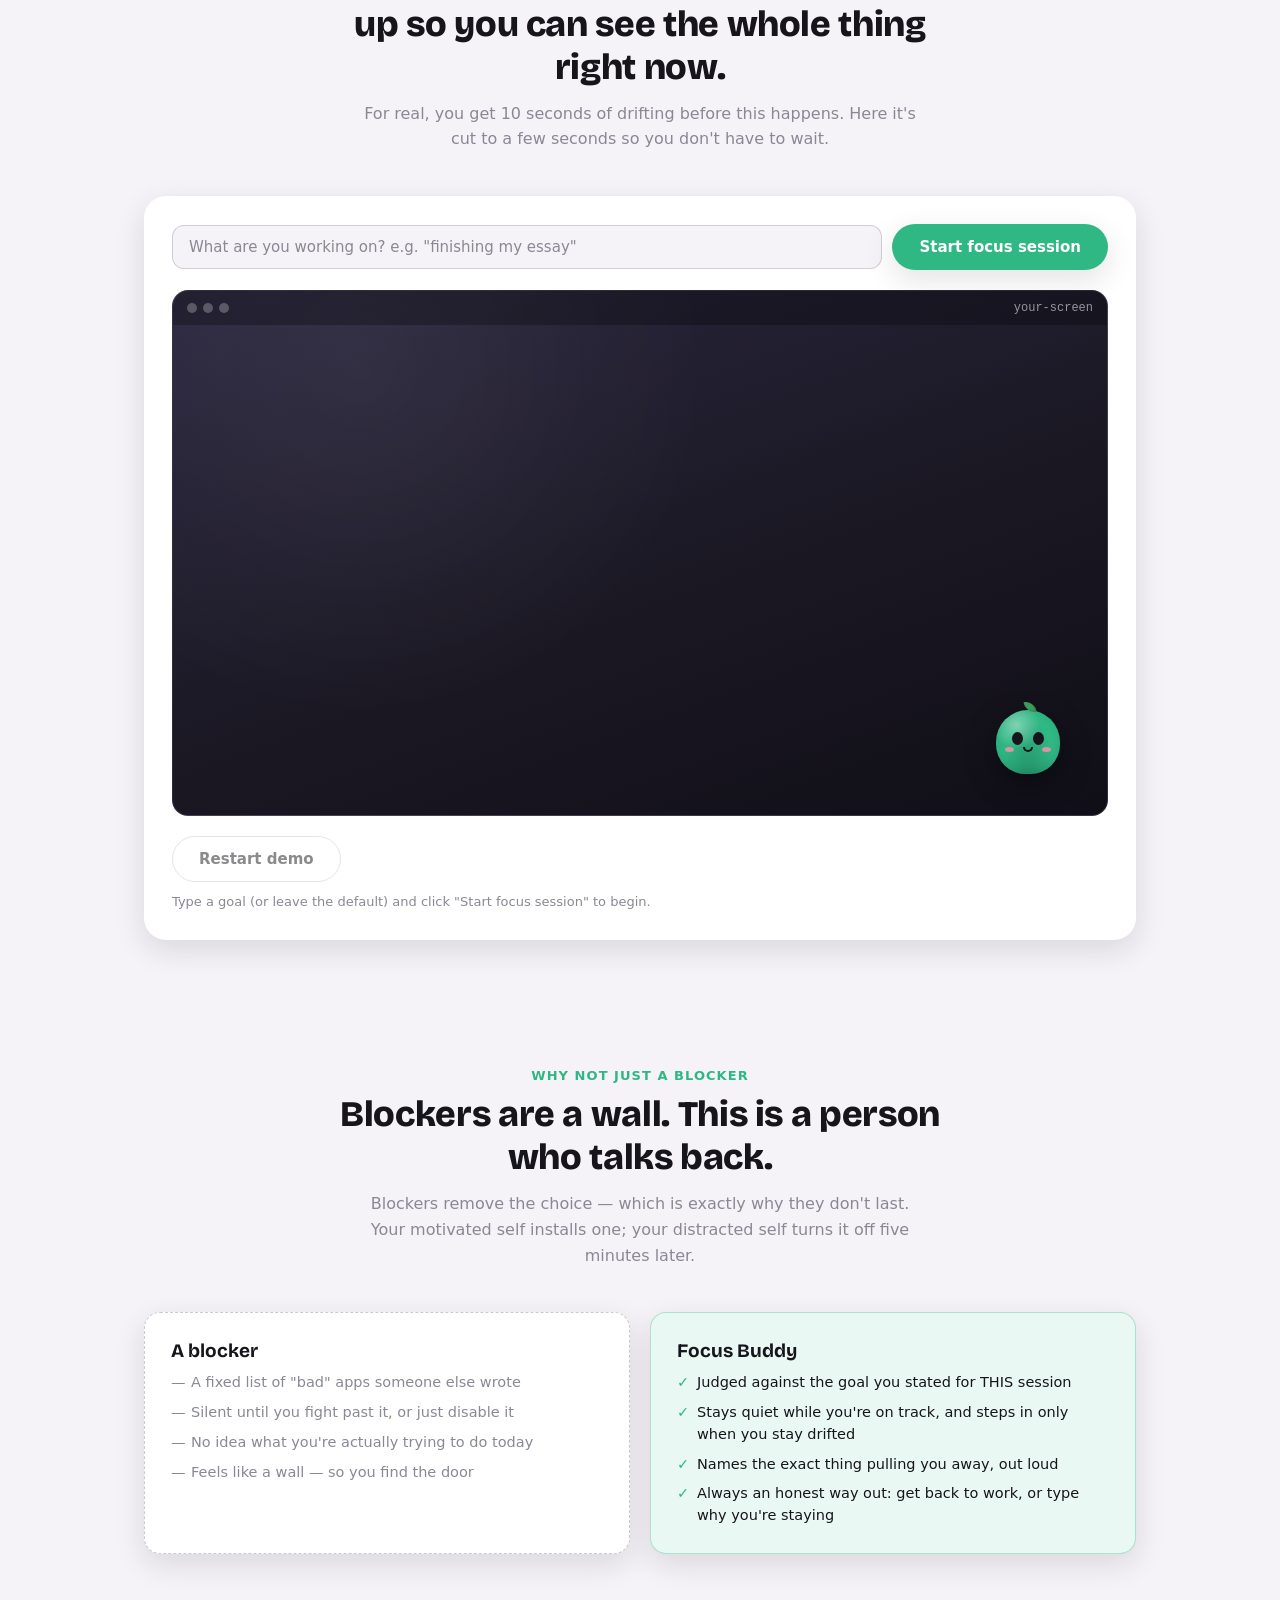
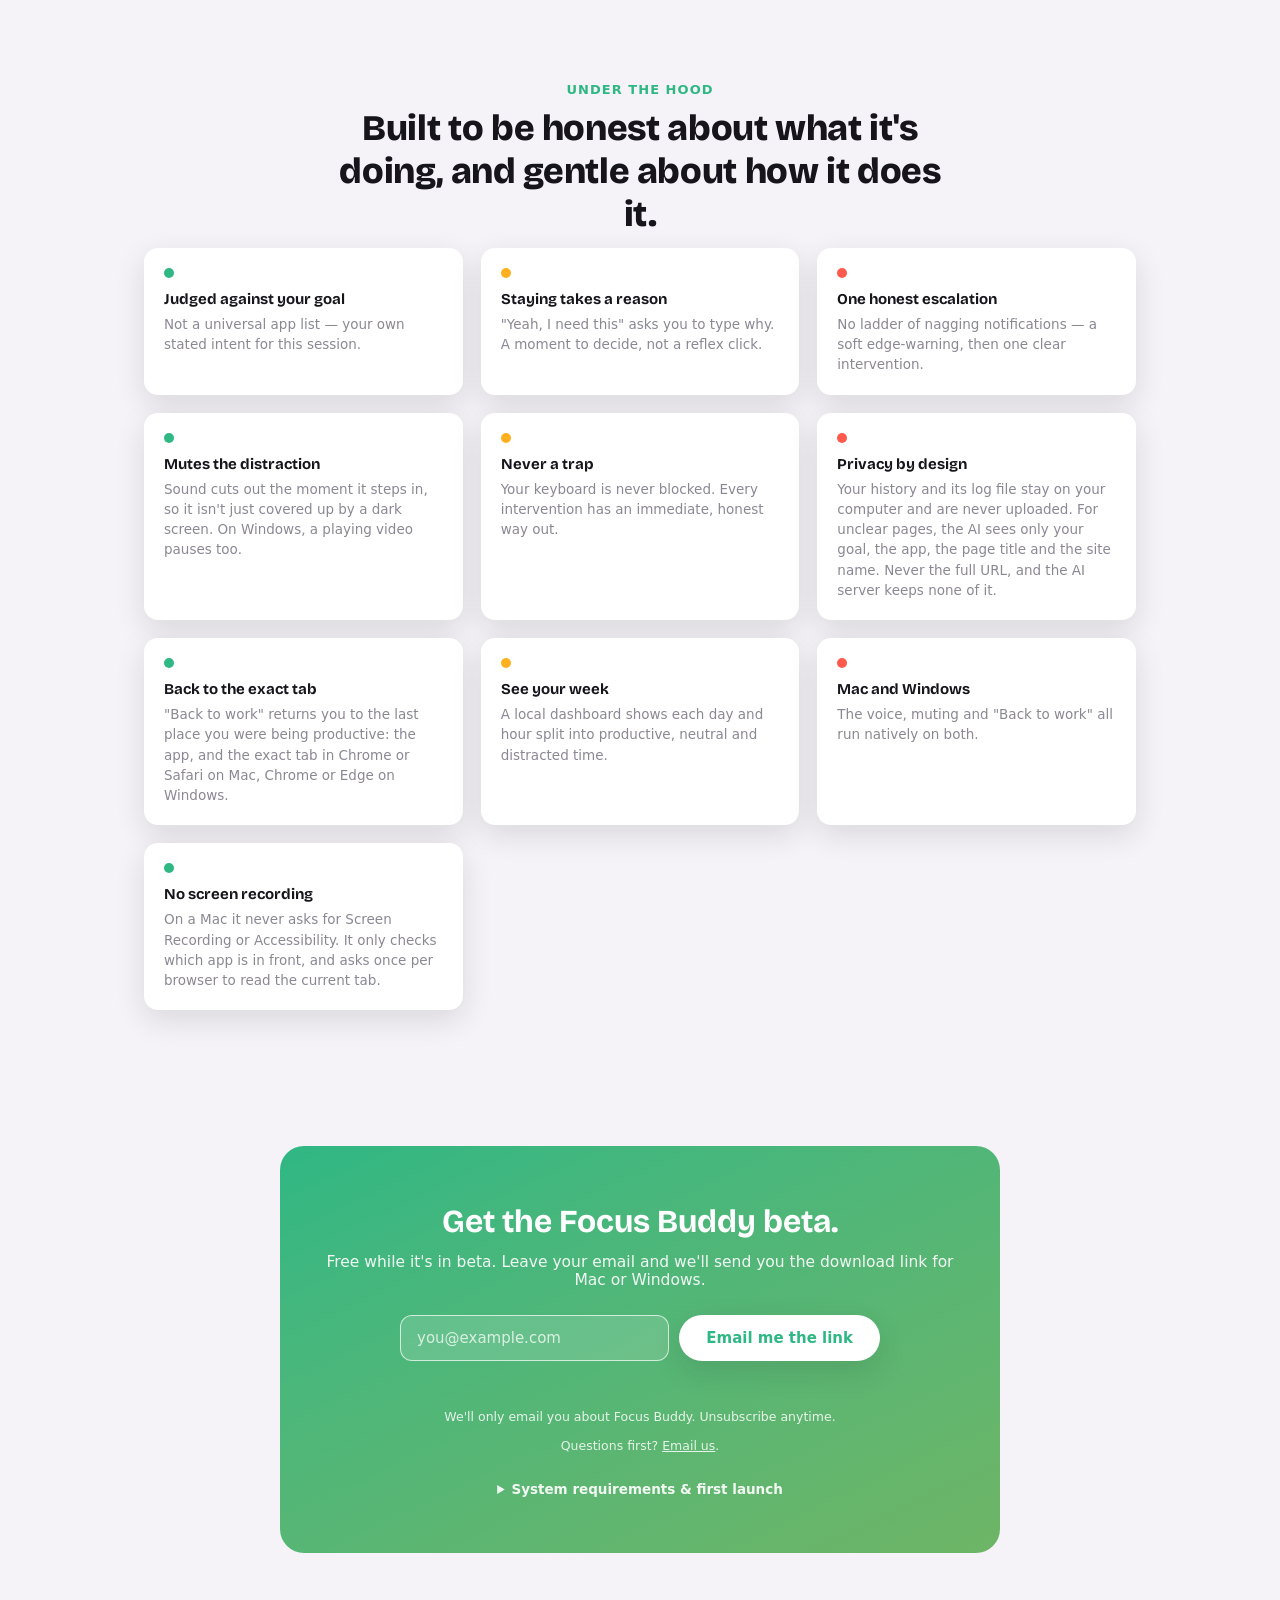
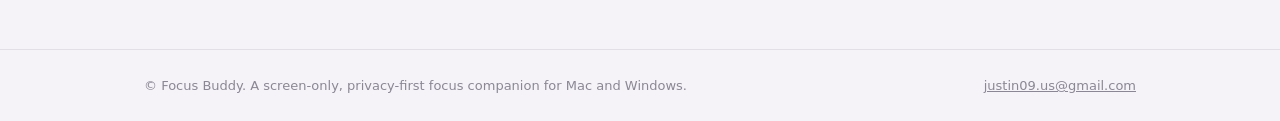
==== commit f4fe9c6d: "Collect emails for the beta instead of linking downloads directly The download section is now a sign" ====
--- a/index.html
+++ b/index.html
@@ -33,7 +33,7 @@
       </p>
       <div class="hero-ctas">
         <a class="btn btn-primary" href="#demo">Try the live demo</a>
-        <a class="btn btn-ghost" href="#download">Download beta version</a>
+        <a class="btn btn-ghost" href="#download">Get the beta</a>
       </div>
 
       <div class="preview-frame" id="previewFrame" data-stage="calm" aria-hidden="true">
@@ -183,22 +183,21 @@
   <section class="cta-section" id="download">
     <div class="wrap">
       <div class="cta-box">
-        <h2>Download the Focus Buddy beta.</h2>
-        <p>Free while it's in beta. No account, no signup. Tell us what breaks and we'll fix it.</p>
-
-        <!-- demo.js's downloadPicker() points each button at the matching file
-             in the latest GitHub Release of this repo, and puts the visitor's
-             own OS first. Without JS, both open the latest release page. -->
-        <div class="download-row" id="downloadRow">
-          <a class="btn btn-primary download-btn" data-os="mac" href="https://github.com/justin09us-beep/focus-buddy-site/releases/latest">
-            Download for Mac<span>macOS 13 Ventura or later · Apple Silicon</span>
-          </a>
-          <a class="btn btn-ghost download-btn" data-os="windows" href="https://github.com/justin09us-beep/focus-buddy-site/releases/latest">
-            Download for Windows<span>Windows 10 or 11 · 64-bit</span>
-          </a>
-        </div>
-        <div class="cta-note" id="downloadNote">A desktop app for Mac and Windows.</div>
-        <div class="cta-note">Prefer to just chat first? <a href="mailto:justin09.us@gmail.com?subject=Focus%20Buddy%20beta">Email us</a> instead.</div>
+        <h2>Get the Focus Buddy beta.</h2>
+        <p>Free while it's in beta. Leave your email and we'll send you the download link for Mac or Windows.</p>
+
+        <!-- Posts straight to Kit, which stores the address and emails the
+             download link (to download.html). Submitted into the hidden
+             iframe so the page doesn't navigate away; see signup.js. -->
+        <form class="signup-form" id="signupForm" action="https://app.kit.com/forms/KIT_FORM_ID/subscriptions" method="post" target="signupSink" novalidate>
+          <label class="visually-hidden" for="signupEmail">Email address</label>
+          <input type="email" id="signupEmail" name="email_address" placeholder="you@example.com" autocomplete="email" required />
+          <button class="btn btn-primary" type="submit" id="signupBtn">Email me the link</button>
+        </form>
+        <iframe name="signupSink" class="visually-hidden" title="Sign-up submission" tabindex="-1" aria-hidden="true"></iframe>
+        <p class="signup-status" id="signupStatus" role="status" aria-live="polite"></p>
+        <div class="cta-note">We'll only email you about Focus Buddy. Unsubscribe anytime.</div>
+        <div class="cta-note">Questions first? <a href="mailto:justin09.us@gmail.com?subject=Focus%20Buddy%20beta">Email us</a>.</div>
 
         <details class="requirements">
           <summary>System requirements &amp; first launch</summary>
@@ -239,5 +238,6 @@
 </footer>
 
 <script src="demo.js"></script>
+<script src="signup.js"></script>
 </body>
 </html>
--- a/styles.css
+++ b/styles.css
@@ -645,6 +645,30 @@
 .cta-box .btn-primary { background: #fff; color: var(--calm); }
 .cta-note { margin-top: 14px; font-size: 12.5px; opacity: 0.85; }
 .cta-note a { color: inherit; text-decoration: underline; }
+a.brand { color: inherit; text-decoration: none; }
+
+/* The "Get the beta" email form. */
+.signup-form { display: flex; flex-wrap: wrap; gap: 10px; justify-content: center; max-width: 480px; margin: 0 auto; }
+.signup-form[hidden] { display: none; }
+.signup-form input {
+  flex: 1 1 220px;
+  min-width: 0;
+  font-family: var(--font-ui);
+  font-size: 15px;
+  padding: 12px 16px;
+  border-radius: 12px;
+  border: 1.5px solid rgba(255, 255, 255, 0.7);
+  background: rgba(255, 255, 255, 0.14);
+  color: #fff;
+}
+.signup-form input::placeholder { color: rgba(255, 255, 255, 0.75); }
+.signup-form input:focus-visible { outline: 3px solid var(--amber); outline-offset: 2px; }
+.signup-status { min-height: 22px; margin: 12px 0 0 !important; font-size: 14.5px; font-weight: 700; }
+.signup-status[data-kind="error"] { color: #FFF3B0; }
+.visually-hidden {
+  position: absolute; width: 1px; height: 1px; padding: 0; margin: -1px;
+  overflow: hidden; clip: rect(0 0 0 0); white-space: nowrap; border: 0;
+}
 
 .download-row { display: flex; flex-wrap: wrap; gap: 12px; justify-content: center; }
 .download-btn { display: inline-flex; flex-direction: column; align-items: center; line-height: 1.2; }
